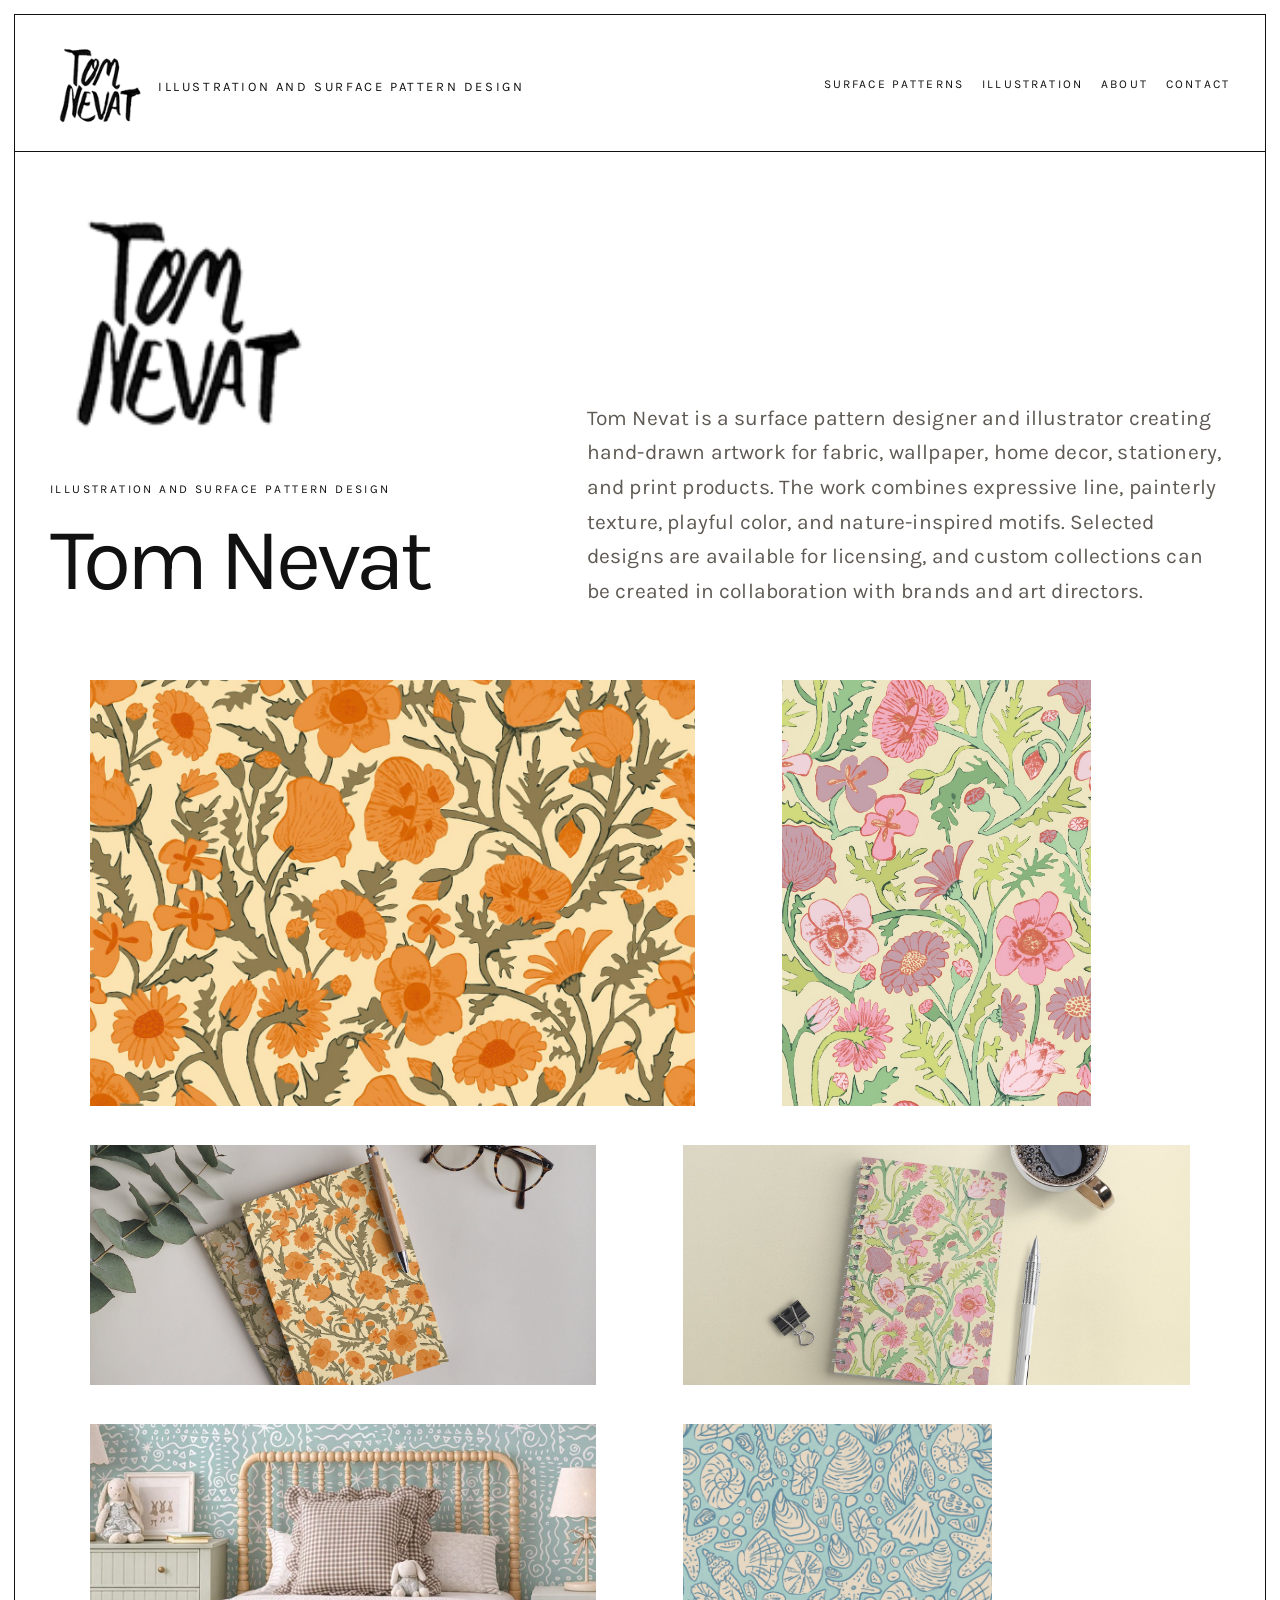
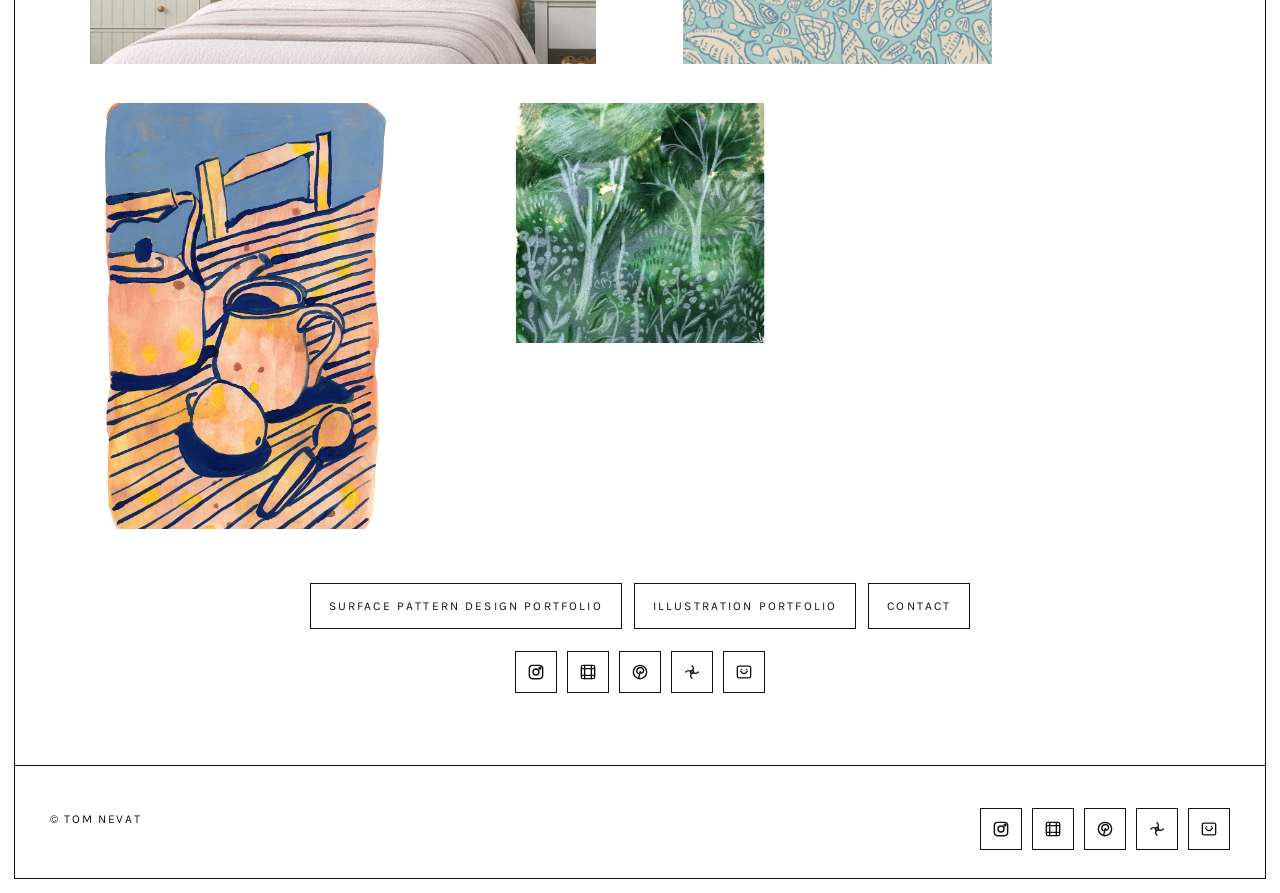
==== index.html @ 944d8cab "Add files via upload" ====
<!doctype html>
<html lang="en">
<head>
  <meta charset="utf-8">
  <meta name="viewport" content="width=device-width, initial-scale=1">
  <title>Tom Nevat | Illustration and Surface Pattern Design</title>
  <meta name="description" content="Tom Nevat illustration and surface pattern design portfolio.">
  <link rel="stylesheet" href="css/style.css">
</head>
<body data-page="home">
<div class="site-frame">
  <header class="site-header">
    <div class="container header-inner">
      <a class="logo-link" href="index.html" aria-label="Home">
        <img class="logo-img" data-brand-logo src="images/tom-nevat-logo.png" alt="Tom Nevat logo">
        <span class="wordmark" data-brand-tagline>Illustration and Surface Pattern Design</span>
      </a>
      <nav class="main-nav" aria-label="Main navigation">
        <a href="surface-patterns.html" data-nav="surface">Surface Patterns</a>
        <a href="illustrations.html" data-nav="illustrations">Illustration</a>
        <a href="about.html" data-nav="about">About</a>
        <a href="contact.html" data-nav="contact">Contact</a>
      </nav>
    </div>
  </header>

  <main>
    <section class="container hero">
      <div>
        <img class="hero-logo" data-brand-logo src="images/tom-nevat-logo.png" alt="Tom Nevat logo">
        <p class="kicker" data-brand-tagline>Illustration and Surface Pattern Design</p>
        <h1 data-brand-name>Tom Nevat</h1>
      </div>
      <div>
        <p class="lead" id="home-intro"></p>
      </div>
    </section>

    <section class="container section-spacer" aria-label="Selected work">
      <div class="mosaic" id="home-gallery"></div>
      <div class="button-row home-actions">
        <a class="btn" href="surface-patterns.html">Surface Pattern Design Portfolio</a>
        <a class="btn" href="illustrations.html">Illustration Portfolio</a>
        <a class="btn secondary" href="contact.html">Contact</a>
      </div>
      <div class="social-row home-socials-after-gallery" id="home-socials"></div>
    </section>
  </main>
  <footer class="site-footer">
    <div class="container footer-inner">
      <span>© <span data-brand-name>Tom Nevat</span></span>
      <div class="social-row" id="footer-socials"></div>
    </div>
  </footer>
</div>
<script src="js/data.js"></script>
<script src="js/main.js"></script>
</body>
</html>
---- css/style.css ----
@import url("https://fonts.googleapis.com/css2?family=Karla:wght@400;500;700&display=swap");

:root {
  --cream: #ffffff;
  --paper: #ffffff;
  --ink: #111111;
  --muted: #5f5a53;
  --line: #111111;
  --soft-line: rgba(17, 17, 17, 0.18);
  --max-width: 1180px;
  --radius: 2px;
}

* { box-sizing: border-box; }

html { scroll-behavior: smooth; }

body {
  margin: 0;
  background: var(--cream);
  color: var(--ink);
  font-family: "Karla", "Helvetica Neue", Arial, sans-serif;
  font-size: 16px;
  line-height: 1.65;
  letter-spacing: 0.01em;
}

img { max-width: 100%; display: block; }

a { color: inherit; text-decoration: none; }

a:hover { text-decoration: underline; text-underline-offset: 4px; }

.sr-only {
  position: absolute;
  width: 1px;
  height: 1px;
  padding: 0;
  margin: -1px;
  overflow: hidden;
  clip: rect(0, 0, 0, 0);
  white-space: nowrap;
  border: 0;
}


.site-frame {
  min-height: 100vh;
  border: 1px solid var(--line);
  margin: 14px;
  background: linear-gradient(180deg, rgba(255,255,255,0.18), rgba(255,255,255,0));
}

.container {
  width: min(var(--max-width), calc(100% - 36px));
  margin: 0 auto;
}

.site-header {
  padding: 26px 0 18px;
  border-bottom: 1px solid var(--line);
}

.header-inner {
  display: flex;
  align-items: center;
  justify-content: space-between;
  gap: 24px;
}

.logo-link {
  display: inline-flex;
  align-items: center;
  gap: 14px;
}

.logo-img {
  width: 94px;
  height: auto;
}

.wordmark {
  font-size: 13px;
  letter-spacing: 0.2em;
  text-transform: uppercase;
}

.main-nav {
  display: flex;
  align-items: center;
  flex-wrap: wrap;
  justify-content: flex-end;
  gap: 18px;
  font-size: 12px;
  letter-spacing: 0.18em;
  text-transform: uppercase;
}

.main-nav a {
  border-bottom: 1px solid transparent;
  padding-bottom: 3px;
}

.main-nav a:hover,
.main-nav a[aria-current="page"] {
  text-decoration: none;
  border-bottom-color: var(--line);
}

main { padding: 48px 0 72px; }

.hero {
  display: grid;
  grid-template-columns: 0.95fr 1.25fr;
  gap: 48px;
  align-items: end;
  margin-bottom: 48px;
}

.hero-logo {
  width: min(260px, 70vw);
  margin-bottom: 24px;
}

.kicker {
  font-size: 12px;
  letter-spacing: 0.2em;
  text-transform: uppercase;
  margin: 0 0 12px;
}

h1,
h2,
h3 {
  font-family: "Karla", "Helvetica Neue", Arial, sans-serif;
  font-weight: 400;
  line-height: 1.1;
  margin: 0;
}

h1 {
  font-size: clamp(42px, 7vw, 88px);
  letter-spacing: -0.05em;
}

h2 {
  font-size: clamp(30px, 4vw, 52px);
  letter-spacing: -0.04em;
  margin-bottom: 18px;
}

h3 {
  font-size: 22px;
  letter-spacing: -0.02em;
}

.lead {
  max-width: 720px;
  font-size: clamp(17px, 2vw, 21px);
  color: var(--muted);
  margin: 0;
}

.text-block {
  max-width: 790px;
  margin-bottom: 38px;
}

.section-spacer { margin-top: 56px; }

.button-row {
  display: flex;
  flex-wrap: wrap;
  gap: 12px;
  margin: 38px 0 22px;
}

.btn {
  font-family: "Karla", "Helvetica Neue", Arial, sans-serif;
  display: inline-flex;
  align-items: center;
  justify-content: center;
  min-height: 46px;
  padding: 12px 18px;
  border: 1px solid var(--line);
  background: transparent;
  color: var(--ink);
  font-size: 12px;
  letter-spacing: 0.18em;
  text-transform: uppercase;
}

.btn:hover {
  text-decoration: none;
  background: var(--ink);
  color: var(--cream);
}

.btn.secondary {
  background: rgba(255,255,255,.22);
}

.social-row {
  display: flex;
  flex-wrap: wrap;
  align-items: center;
  gap: 10px;
  margin-top: 20px;
}

.social-link {
  font-family: "Karla", "Helvetica Neue", Arial, sans-serif;
  width: 42px;
  height: 42px;
  display: inline-flex;
  align-items: center;
  justify-content: center;
  border: 1px solid var(--line);
  font-size: 0;
  letter-spacing: 0;
  text-transform: none;
  padding: 0;
}

.social-icon {
  width: 20px;
  height: 20px;
  display: block;
}

.social-icon svg {
  width: 100%;
  height: 100%;
  display: block;
}

.social-link:hover .social-icon svg * {
  stroke: currentColor;
  fill: none;
}

.social-link:hover .social-icon .filled {
  fill: currentColor;
  stroke: none;
}

.social-link:hover {
  background: var(--ink);
  color: var(--cream);
  text-decoration: none;
}

/* Editable mosaic system.
   In data.js set image size to: small, normal, wide, tall, large */
.mosaic {
  display: grid;
  grid-template-columns: repeat(12, 1fr);
  grid-auto-rows: 86px;
  grid-auto-flow: dense;
  gap: 7px;
  margin-top: 28px;
}

.mosaic-item {
  position: relative;
  overflow: hidden;
  border: 0;
  background: transparent;
}

.mosaic-item img {
  width: 100%;
  height: 100%;
  object-fit: cover;
  transition: transform 240ms ease;
}

.mosaic-item:hover img { transform: scale(1.025); }

.mosaic-item figcaption {
  position: absolute;
  left: 0;
  right: 0;
  bottom: 0;
  padding: 8px 10px;
  background: rgba(255, 255, 255, 0.88);
  border-top: 0;
  font-size: 11px;
  letter-spacing: 0.12em;
  text-transform: uppercase;
  opacity: 0;
  transform: translateY(8px);
  transition: opacity 180ms ease, transform 180ms ease;
}

.mosaic-item:hover figcaption { opacity: 1; transform: translateY(0); }

.mosaic-item.small { grid-column: span 3; grid-row: span 2; }
.mosaic-item.normal { grid-column: span 4; grid-row: span 3; }
.mosaic-item.wide { grid-column: span 6; grid-row: span 3; }
.mosaic-item.tall { grid-column: span 4; grid-row: span 5; }
.mosaic-item.large { grid-column: span 7; grid-row: span 5; }

.card-grid {
  display: grid;
  grid-template-columns: repeat(3, 1fr);
  gap: 18px;
  margin-top: 30px;
}

.card {
  border: 0;
  background: transparent;
  display: block;
  min-height: 100%;
}

.card:hover { text-decoration: none; }

.card-image {
  aspect-ratio: 4 / 3;
  overflow: hidden;
}

.card-image img {
  width: 100%;
  height: 100%;
  object-fit: cover;
  transition: transform 240ms ease;
}

.card:hover img { transform: scale(1.025); }

.card-content { padding: 12px 2px 18px; }

.card-label {
  color: var(--muted);
  margin-top: 6px;
  font-size: 13px;
}

.back-link {
  display: inline-block;
  margin-bottom: 24px;
  font-size: 12px;
  letter-spacing: 0.16em;
  text-transform: uppercase;
}

.two-col {
  display: grid;
  grid-template-columns: 1fr 1.2fr;
  gap: 44px;
  align-items: start;
}

.about-panel {
  border: 0;
  padding: 0;
  background: transparent;
}

.contact-panel {
  border: 1px solid var(--line);
  padding: 28px;
  background: rgba(255,255,255,0.16);
}

.contact-list {
  list-style: none;
  padding: 0;
  margin: 22px 0 0;
}

.contact-list li {
  padding: 12px 0;
  border-top: 1px solid var(--soft-line);
}

.site-footer {
  border-top: 1px solid var(--line);
  padding: 22px 0 28px;
  font-size: 12px;
  letter-spacing: 0.14em;
  text-transform: uppercase;
}

.footer-inner {
  display: flex;
  justify-content: space-between;
  gap: 20px;
  align-items: center;
  flex-wrap: wrap;
}

.empty-note {
  border: 1px solid var(--line);
  padding: 22px;
  background: rgba(255,255,255,0.18);
}

@media (max-width: 860px) {
  .site-frame { margin: 8px; }
  .header-inner { align-items: flex-start; flex-direction: column; }
  .main-nav { justify-content: flex-start; gap: 12px; }
  .hero { grid-template-columns: 1fr; gap: 26px; }
  .card-grid { grid-template-columns: 1fr 1fr; }
  .two-col { grid-template-columns: 1fr; }
  .mosaic { grid-template-columns: repeat(6, 1fr); grid-auto-rows: 74px; gap: 6px; }
  .mosaic-item.small { grid-column: span 3; grid-row: span 2; }
  .mosaic-item.normal { grid-column: span 3; grid-row: span 3; }
  .mosaic-item.wide { grid-column: span 6; grid-row: span 3; }
  .mosaic-item.tall { grid-column: span 3; grid-row: span 4; }
  .mosaic-item.large { grid-column: span 6; grid-row: span 4; }
}

@media (max-width: 560px) {
  .container { width: min(100% - 24px, var(--max-width)); }
  main { padding: 34px 0 56px; }
  .logo-img { width: 78px; }
  .wordmark { display: none; }
  .button-row { flex-direction: column; align-items: stretch; }
  .btn { width: 100%; }
  .card-grid { grid-template-columns: 1fr; }
  .mosaic { grid-template-columns: repeat(2, 1fr); grid-auto-rows: 112px; }
  .mosaic-item.small,
  .mosaic-item.normal,
  .mosaic-item.wide,
  .mosaic-item.tall,
  .mosaic-item.large { grid-column: span 2; grid-row: span 2; }
}

/* Center the home buttons and social links after the gallery */
.home-actions,
.home-socials-after-gallery {
  justify-content: center;
  text-align: center;
}

@media (max-width: 560px) {
  .button-row.home-actions {
    align-items: center;
  }

  .home-actions .btn {
    width: min(100%, 360px);
  }
}
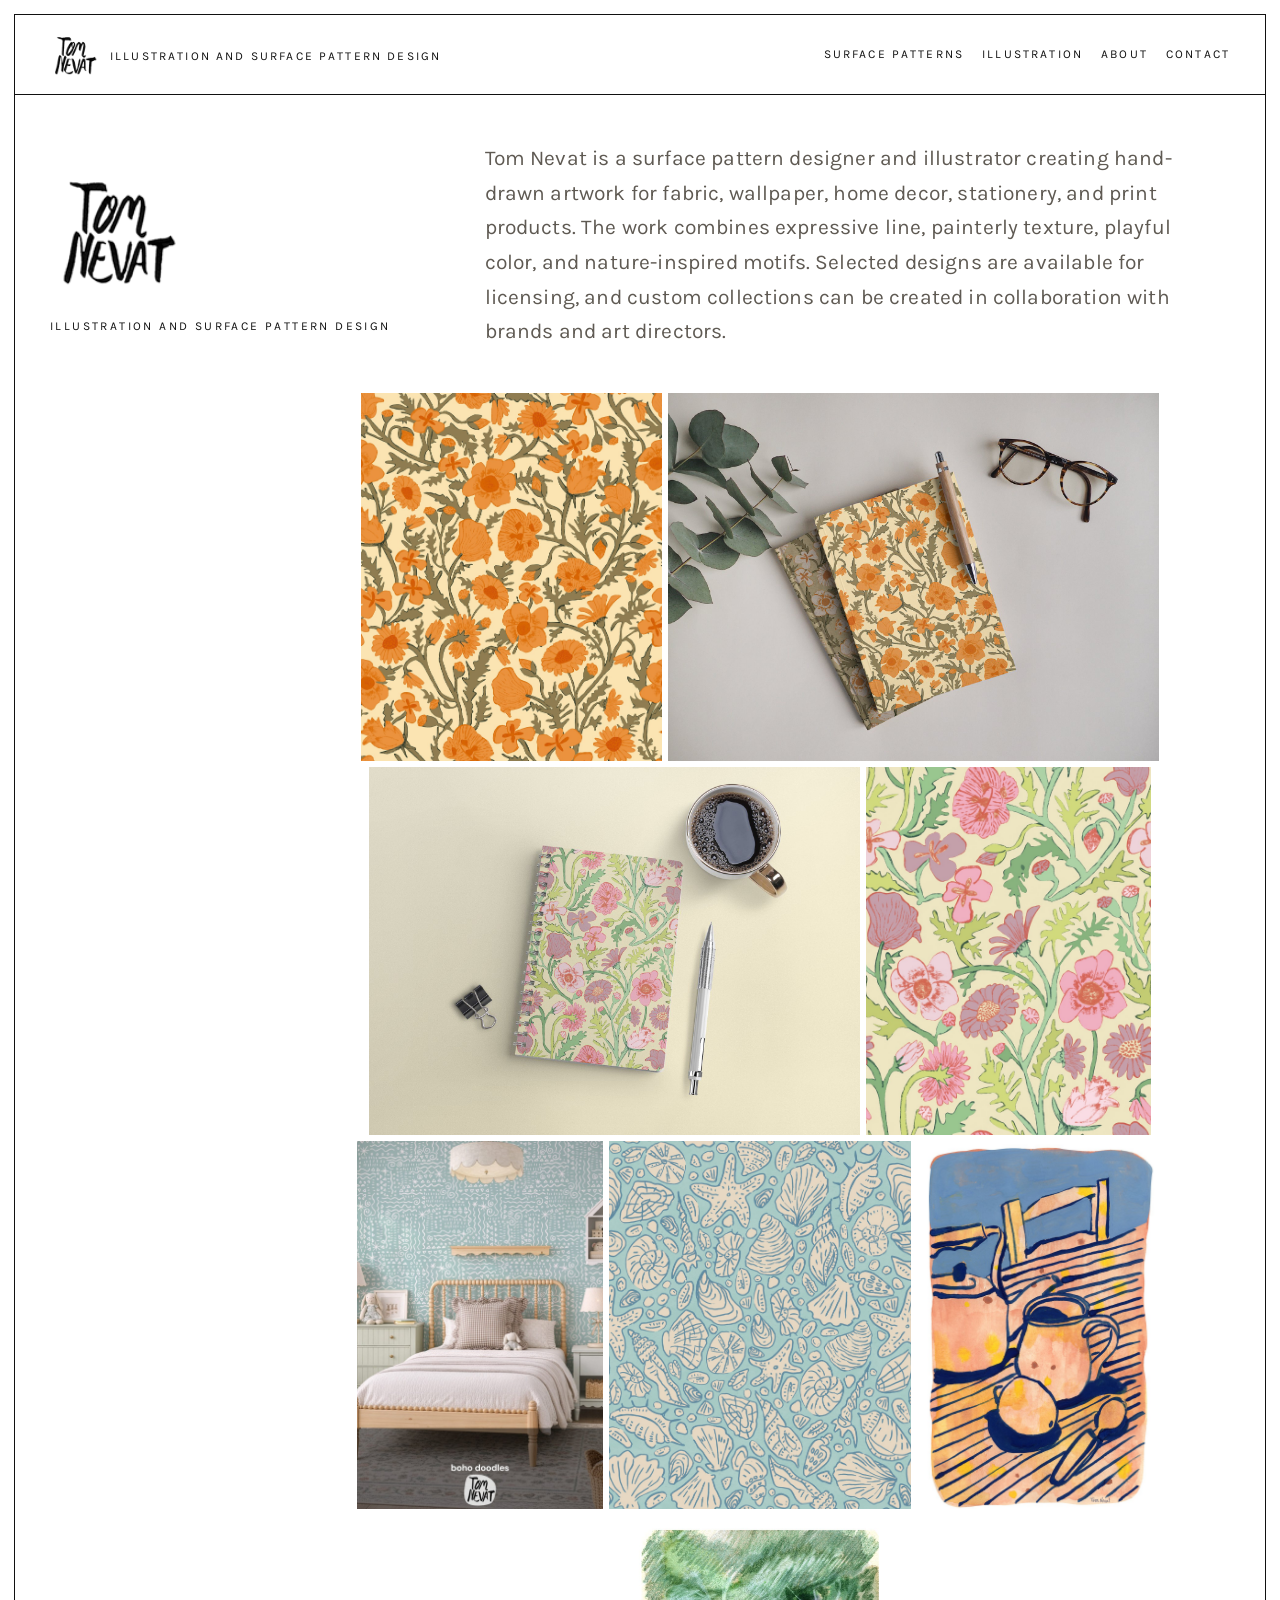
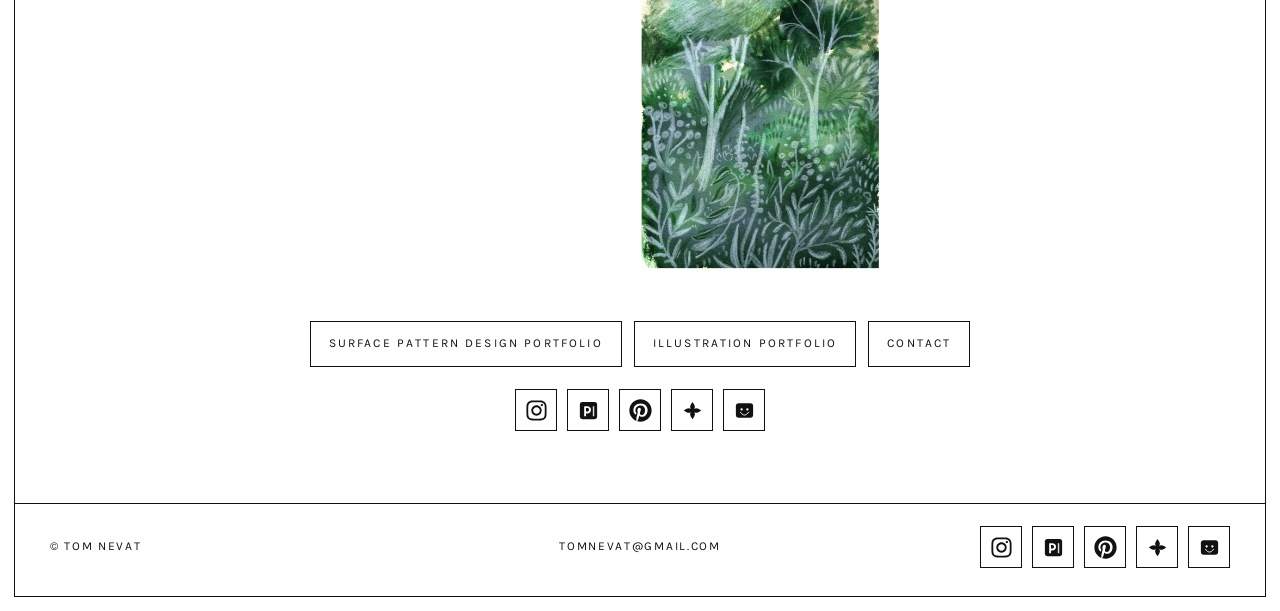
==== commit cddaa330: "Add files via upload" ====
--- a/index.html
+++ b/index.html
@@ -29,7 +29,6 @@
       <div>
         <img class="hero-logo" data-brand-logo src="images/tom-nevat-logo.png" alt="Tom Nevat logo">
         <p class="kicker" data-brand-tagline>Illustration and Surface Pattern Design</p>
-        <h1 data-brand-name>Tom Nevat</h1>
       </div>
       <div>
         <p class="lead" id="home-intro"></p>
@@ -48,8 +47,9 @@
   </main>
   <footer class="site-footer">
     <div class="container footer-inner">
-      <span>© <span data-brand-name>Tom Nevat</span></span>
-      <div class="social-row" id="footer-socials"></div>
+      <span class="footer-copy">© <span data-brand-name>Tom Nevat</span></span>
+      <span class="footer-email" id="footer-email"></span>
+      <div class="social-row footer-socials-right" id="footer-socials"></div>
     </div>
   </footer>
 </div>
--- a/css/style.css
+++ b/css/style.css
@@ -1,4 +1,3 @@
-
 @import url("https://fonts.googleapis.com/css2?family=Karla:wght@400;500;700&display=swap");
 
 :root {
@@ -9,7 +8,10 @@
   --line: #111111;
   --soft-line: rgba(17, 17, 17, 0.18);
   --max-width: 1180px;
+  --gallery-max-width: 1480px;
   --radius: 2px;
+  --gallery-height: 368px;
+  --gallery-gap: 6px;
 }
 
 * { box-sizing: border-box; }
@@ -44,12 +46,11 @@
   border: 0;
 }
 
-
 .site-frame {
   min-height: 100vh;
   border: 1px solid var(--line);
   margin: 14px;
-  background: linear-gradient(180deg, rgba(255,255,255,0.18), rgba(255,255,255,0));
+  background: #ffffff;
 }
 
 .container {
@@ -58,7 +59,7 @@
 }
 
 .site-header {
-  padding: 26px 0 18px;
+  padding: 18px 0 14px;
   border-bottom: 1px solid var(--line);
 }
 
@@ -72,17 +73,17 @@
 .logo-link {
   display: inline-flex;
   align-items: center;
-  gap: 14px;
+  gap: 12px;
 }
 
 .logo-img {
-  width: 94px;
+  width: 48px;
   height: auto;
 }
 
 .wordmark {
-  font-size: 13px;
-  letter-spacing: 0.2em;
+  font-size: 12px;
+  letter-spacing: 0.18em;
   text-transform: uppercase;
 }
 
@@ -108,19 +109,19 @@
   border-bottom-color: var(--line);
 }
 
-main { padding: 48px 0 72px; }
+main { padding: 46px 0 72px; }
 
 .hero {
   display: grid;
-  grid-template-columns: 0.95fr 1.25fr;
+  grid-template-columns: 0.7fr 1.35fr;
   gap: 48px;
   align-items: end;
-  margin-bottom: 48px;
+  margin-bottom: 42px;
 }
 
 .hero-logo {
-  width: min(260px, 70vw);
-  margin-bottom: 24px;
+  width: min(130px, 45vw);
+  margin-bottom: 18px;
 }
 
 .kicker {
@@ -167,7 +168,7 @@
   margin-bottom: 38px;
 }
 
-.section-spacer { margin-top: 56px; }
+.section-spacer { margin-top: 44px; }
 
 .button-row {
   display: flex;
@@ -197,9 +198,7 @@
   color: var(--cream);
 }
 
-.btn.secondary {
-  background: rgba(255,255,255,.22);
-}
+.btn.secondary { background: transparent; }
 
 .social-row {
   display: flex;
@@ -224,8 +223,8 @@
 }
 
 .social-icon {
-  width: 20px;
-  height: 20px;
+  width: 23px;
+  height: 23px;
   display: block;
 }
 
@@ -235,14 +234,44 @@
   display: block;
 }
 
-.social-link:hover .social-icon svg * {
-  stroke: currentColor;
-  fill: none;
-}
-
-.social-link:hover .social-icon .filled {
+.social-icon svg,
+.social-icon svg * {
   fill: currentColor;
   stroke: none;
+}
+
+.social-icon .icon-stroke {
+  fill: none;
+  stroke: currentColor;
+  stroke-width: 1.9;
+  stroke-linecap: round;
+  stroke-linejoin: round;
+}
+
+.social-link .social-icon .cutout,
+.contact-social-link .social-icon .cutout {
+  fill: #ffffff;
+  stroke: none;
+}
+
+.social-link:hover .social-icon .cutout,
+.contact-social-link:hover .social-icon .cutout {
+  fill: var(--ink);
+  stroke: none;
+}
+
+.social-link .social-icon .cutout-stroke,
+.contact-social-link .social-icon .cutout-stroke {
+  fill: none;
+  stroke: #ffffff;
+  stroke-width: 2.6;
+  stroke-linecap: round;
+  stroke-linejoin: round;
+}
+
+.social-link:hover .social-icon .cutout-stroke,
+.contact-social-link:hover .social-icon .cutout-stroke {
+  stroke: var(--ink);
 }
 
 .social-link:hover {
@@ -251,56 +280,62 @@
   text-decoration: none;
 }
 
-/* Editable mosaic system.
-   In data.js set image size to: small, normal, wide, tall, large */
+/* Horizontal gallery: equal height, natural image width, no cropping.
+   The gallery is intentionally narrower than the full browser window and centered inside the page frame. */
 .mosaic {
-  display: grid;
-  grid-template-columns: repeat(12, 1fr);
-  grid-auto-rows: 86px;
-  grid-auto-flow: dense;
-  gap: 7px;
-  margin-top: 28px;
+  width: min(var(--gallery-max-width), calc(100vw - 340px));
+  margin: 28px auto 0;
+  position: relative;
+  left: 50%;
+  transform: translateX(-50%);
+  display: flex;
+  flex-wrap: wrap;
+  align-items: flex-start;
+  justify-content: center;
+  gap: var(--gallery-gap);
 }
 
 .mosaic-item {
   position: relative;
-  overflow: hidden;
+  overflow: visible;
   border: 0;
   background: transparent;
+  height: var(--gallery-height);
+  margin: 0;
+  flex: 0 0 auto;
 }
 
 .mosaic-item img {
+  width: auto;
+  height: 100%;
+  max-width: none;
+  object-fit: contain;
+}
+
+.mosaic-item.square,
+.mosaic-item.placeholder-item {
+  width: var(--gallery-height);
+}
+.mosaic-item.small,
+.mosaic-item.normal,
+.mosaic-item.wide,
+.mosaic-item.large {
+  width: auto;
+}
+
+.placeholder-tile {
   width: 100%;
   height: 100%;
-  object-fit: cover;
-  transition: transform 240ms ease;
-}
-
-.mosaic-item:hover img { transform: scale(1.025); }
-
-.mosaic-item figcaption {
-  position: absolute;
-  left: 0;
-  right: 0;
-  bottom: 0;
-  padding: 8px 10px;
-  background: rgba(255, 255, 255, 0.88);
-  border-top: 0;
+  min-height: inherit;
+  display: flex;
+  align-items: center;
+  justify-content: center;
+  background: #f4f4f4;
+  color: rgba(17,17,17,0.46);
   font-size: 11px;
-  letter-spacing: 0.12em;
-  text-transform: uppercase;
-  opacity: 0;
-  transform: translateY(8px);
-  transition: opacity 180ms ease, transform 180ms ease;
-}
-
-.mosaic-item:hover figcaption { opacity: 1; transform: translateY(0); }
-
-.mosaic-item.small { grid-column: span 3; grid-row: span 2; }
-.mosaic-item.normal { grid-column: span 4; grid-row: span 3; }
-.mosaic-item.wide { grid-column: span 6; grid-row: span 3; }
-.mosaic-item.tall { grid-column: span 4; grid-row: span 5; }
-.mosaic-item.large { grid-column: span 7; grid-row: span 5; }
+  letter-spacing: 0.16em;
+  text-transform: uppercase;
+}
 
 .card-grid {
   display: grid;
@@ -319,18 +354,20 @@
 .card:hover { text-decoration: none; }
 
 .card-image {
-  aspect-ratio: 4 / 3;
+  aspect-ratio: 1 / 1;
   overflow: hidden;
+  background: #f4f4f4;
 }
 
 .card-image img {
   width: 100%;
   height: 100%;
   object-fit: cover;
-  transition: transform 240ms ease;
-}
-
-.card:hover img { transform: scale(1.025); }
+}
+
+.placeholder-card .card-image {
+  border: 0;
+}
 
 .card-content { padding: 12px 2px 18px; }
 
@@ -361,6 +398,29 @@
   background: transparent;
 }
 
+.about-layout-simple {
+  max-width: 760px;
+}
+
+.about-photo-placeholder {
+  width: min(320px, 100%);
+  aspect-ratio: 4 / 5;
+  margin: 0 auto 36px;
+  display: flex;
+  align-items: center;
+  justify-content: center;
+  background: #f4f4f4;
+  color: rgba(17,17,17,0.46);
+  font-size: 11px;
+  letter-spacing: 0.16em;
+  text-align: center;
+  text-transform: uppercase;
+}
+
+.about-copy {
+  margin-top: 12px;
+}
+
 .contact-panel {
   border: 1px solid var(--line);
   padding: 28px;
@@ -378,6 +438,42 @@
   border-top: 1px solid var(--soft-line);
 }
 
+.contact-link-list {
+  display: grid;
+  gap: 12px;
+  margin-top: 14px;
+}
+
+.contact-social-link {
+  display: grid;
+  grid-template-columns: 42px 1fr;
+  gap: 12px;
+  align-items: center;
+  padding: 8px 0;
+}
+
+.contact-social-link:hover {
+  text-decoration: none;
+}
+
+.contact-social-text {
+  display: grid;
+  gap: 2px;
+}
+
+.contact-social-title {
+  font-size: 12px;
+  letter-spacing: 0.16em;
+  text-transform: uppercase;
+}
+
+.contact-social-desc {
+  color: var(--muted);
+  font-size: 14px;
+  letter-spacing: 0.01em;
+  text-transform: none;
+}
+
 .site-footer {
   border-top: 1px solid var(--line);
   padding: 22px 0 28px;
@@ -387,11 +483,27 @@
 }
 
 .footer-inner {
-  display: flex;
-  justify-content: space-between;
+  display: grid;
+  grid-template-columns: 1fr auto 1fr;
   gap: 20px;
   align-items: center;
-  flex-wrap: wrap;
+}
+
+.footer-copy {
+  justify-self: start;
+}
+
+.footer-email {
+  justify-self: center;
+  text-align: center;
+}
+
+.footer-email:empty { display: none; }
+
+.footer-socials-right {
+  justify-self: end;
+  margin-top: 0;
+  justify-content: flex-end;
 }
 
 .empty-note {
@@ -400,50 +512,50 @@
   background: rgba(255,255,255,0.18);
 }
 
+/* Center the home buttons and social links after the gallery */
+.home-actions,
+.home-socials-after-gallery {
+  justify-content: center;
+  text-align: center;
+}
+
+@media (max-width: 1200px) {
+  .mosaic { width: calc(100vw - 96px); }
+}
+
 @media (max-width: 860px) {
+  :root { --gallery-height: 315px; }
   .site-frame { margin: 8px; }
   .header-inner { align-items: flex-start; flex-direction: column; }
   .main-nav { justify-content: flex-start; gap: 12px; }
   .hero { grid-template-columns: 1fr; gap: 26px; }
   .card-grid { grid-template-columns: 1fr 1fr; }
   .two-col { grid-template-columns: 1fr; }
-  .mosaic { grid-template-columns: repeat(6, 1fr); grid-auto-rows: 74px; gap: 6px; }
-  .mosaic-item.small { grid-column: span 3; grid-row: span 2; }
-  .mosaic-item.normal { grid-column: span 3; grid-row: span 3; }
-  .mosaic-item.wide { grid-column: span 6; grid-row: span 3; }
-  .mosaic-item.tall { grid-column: span 3; grid-row: span 4; }
-  .mosaic-item.large { grid-column: span 6; grid-row: span 4; }
+  .mosaic { width: calc(100vw - 48px); gap: 4px; }
 }
 
 @media (max-width: 560px) {
+  :root { --gallery-height: 278px; }
   .container { width: min(100% - 24px, var(--max-width)); }
   main { padding: 34px 0 56px; }
-  .logo-img { width: 78px; }
+  .logo-img { width: 42px; }
+  .hero-logo { width: 118px; }
   .wordmark { display: none; }
   .button-row { flex-direction: column; align-items: stretch; }
   .btn { width: 100%; }
   .card-grid { grid-template-columns: 1fr; }
-  .mosaic { grid-template-columns: repeat(2, 1fr); grid-auto-rows: 112px; }
-  .mosaic-item.small,
-  .mosaic-item.normal,
-  .mosaic-item.wide,
-  .mosaic-item.tall,
-  .mosaic-item.large { grid-column: span 2; grid-row: span 2; }
-}
-
-/* Center the home buttons and social links after the gallery */
-.home-actions,
-.home-socials-after-gallery {
-  justify-content: center;
-  text-align: center;
-}
-
-@media (max-width: 560px) {
-  .button-row.home-actions {
-    align-items: center;
-  }
-
-  .home-actions .btn {
-    width: min(100%, 360px);
-  }
-}
+  .mosaic-item.square,
+  .mosaic-item.placeholder-item { width: var(--gallery-height); }
+  .button-row.home-actions { align-items: center; }
+  .home-actions .btn { width: min(100%, 360px); }
+  .footer-inner { grid-template-columns: 1fr; text-align: center; }
+  .footer-copy,
+  .footer-email,
+  .footer-socials-right { justify-self: center; }
+  .footer-socials-right { justify-content: center; }
+}
+
+.contact-social-link:hover .social-link {
+  background: var(--ink);
+  color: var(--cream);
+}
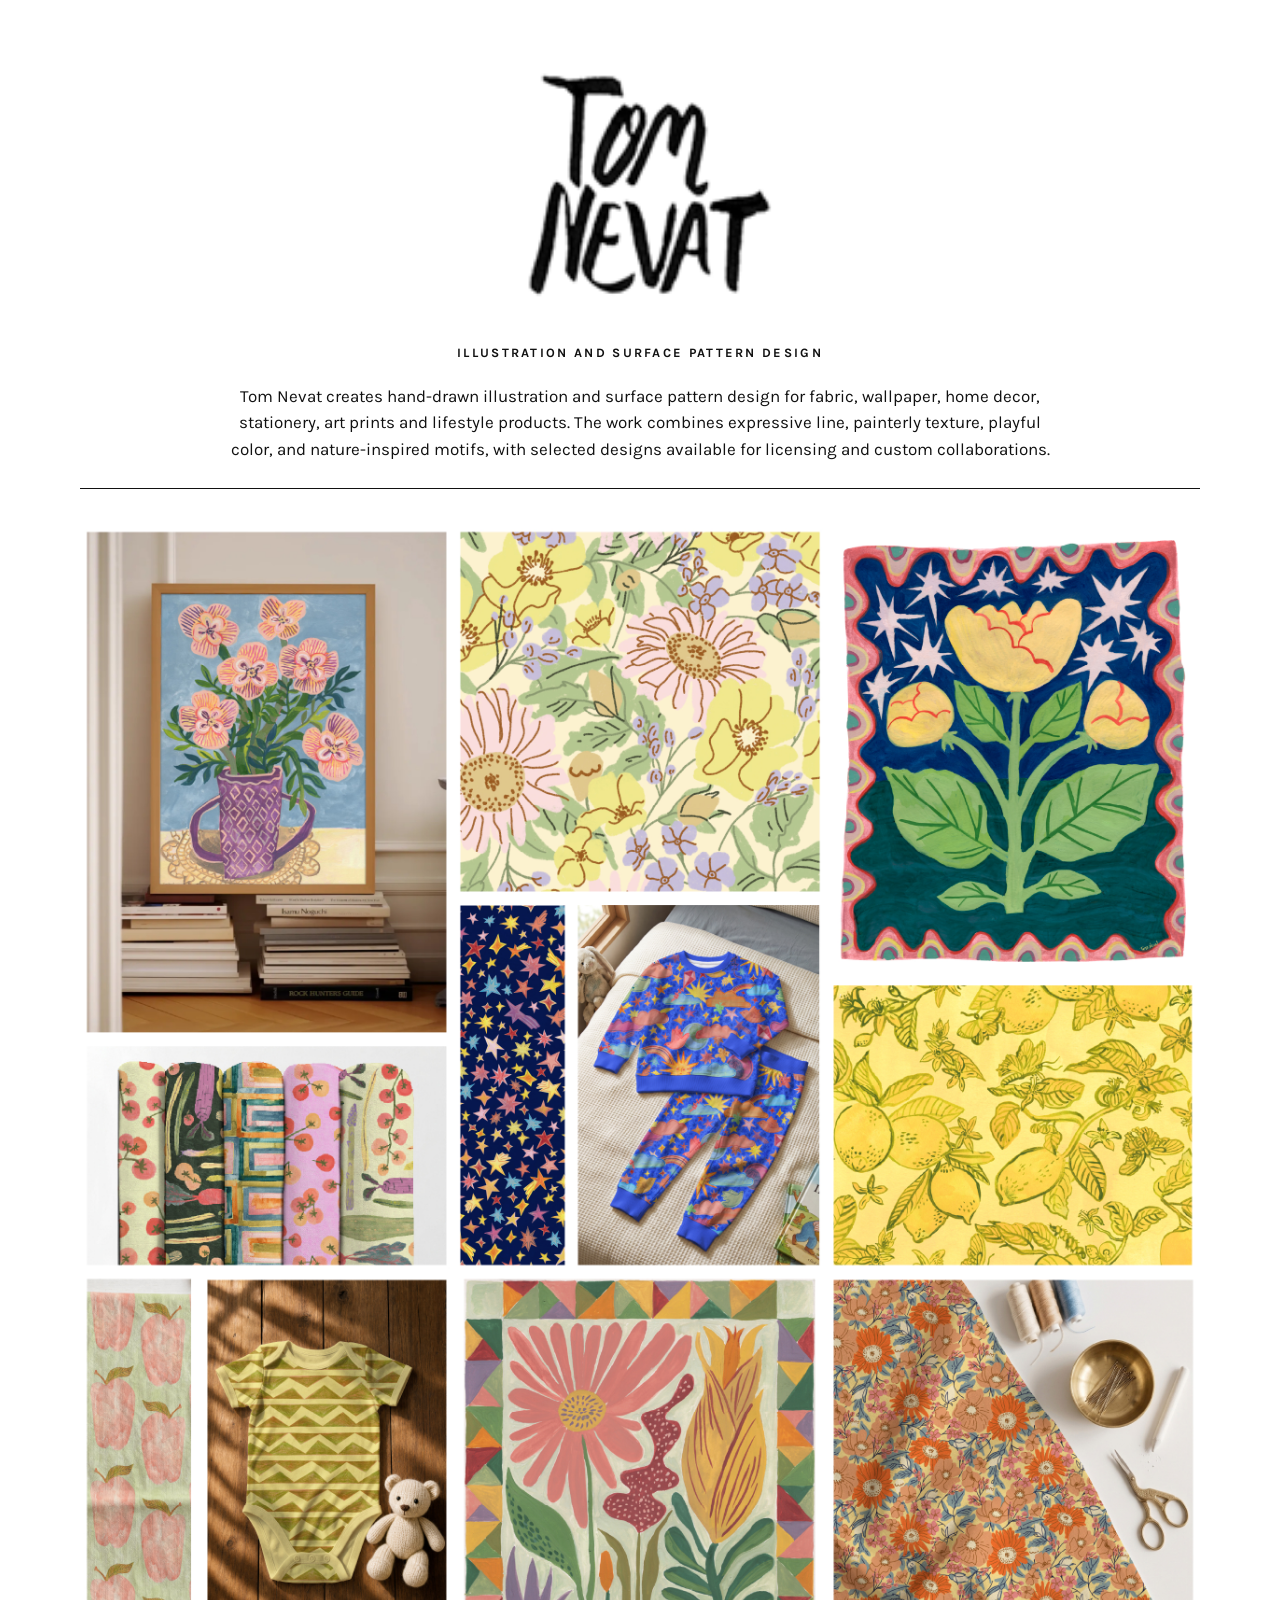
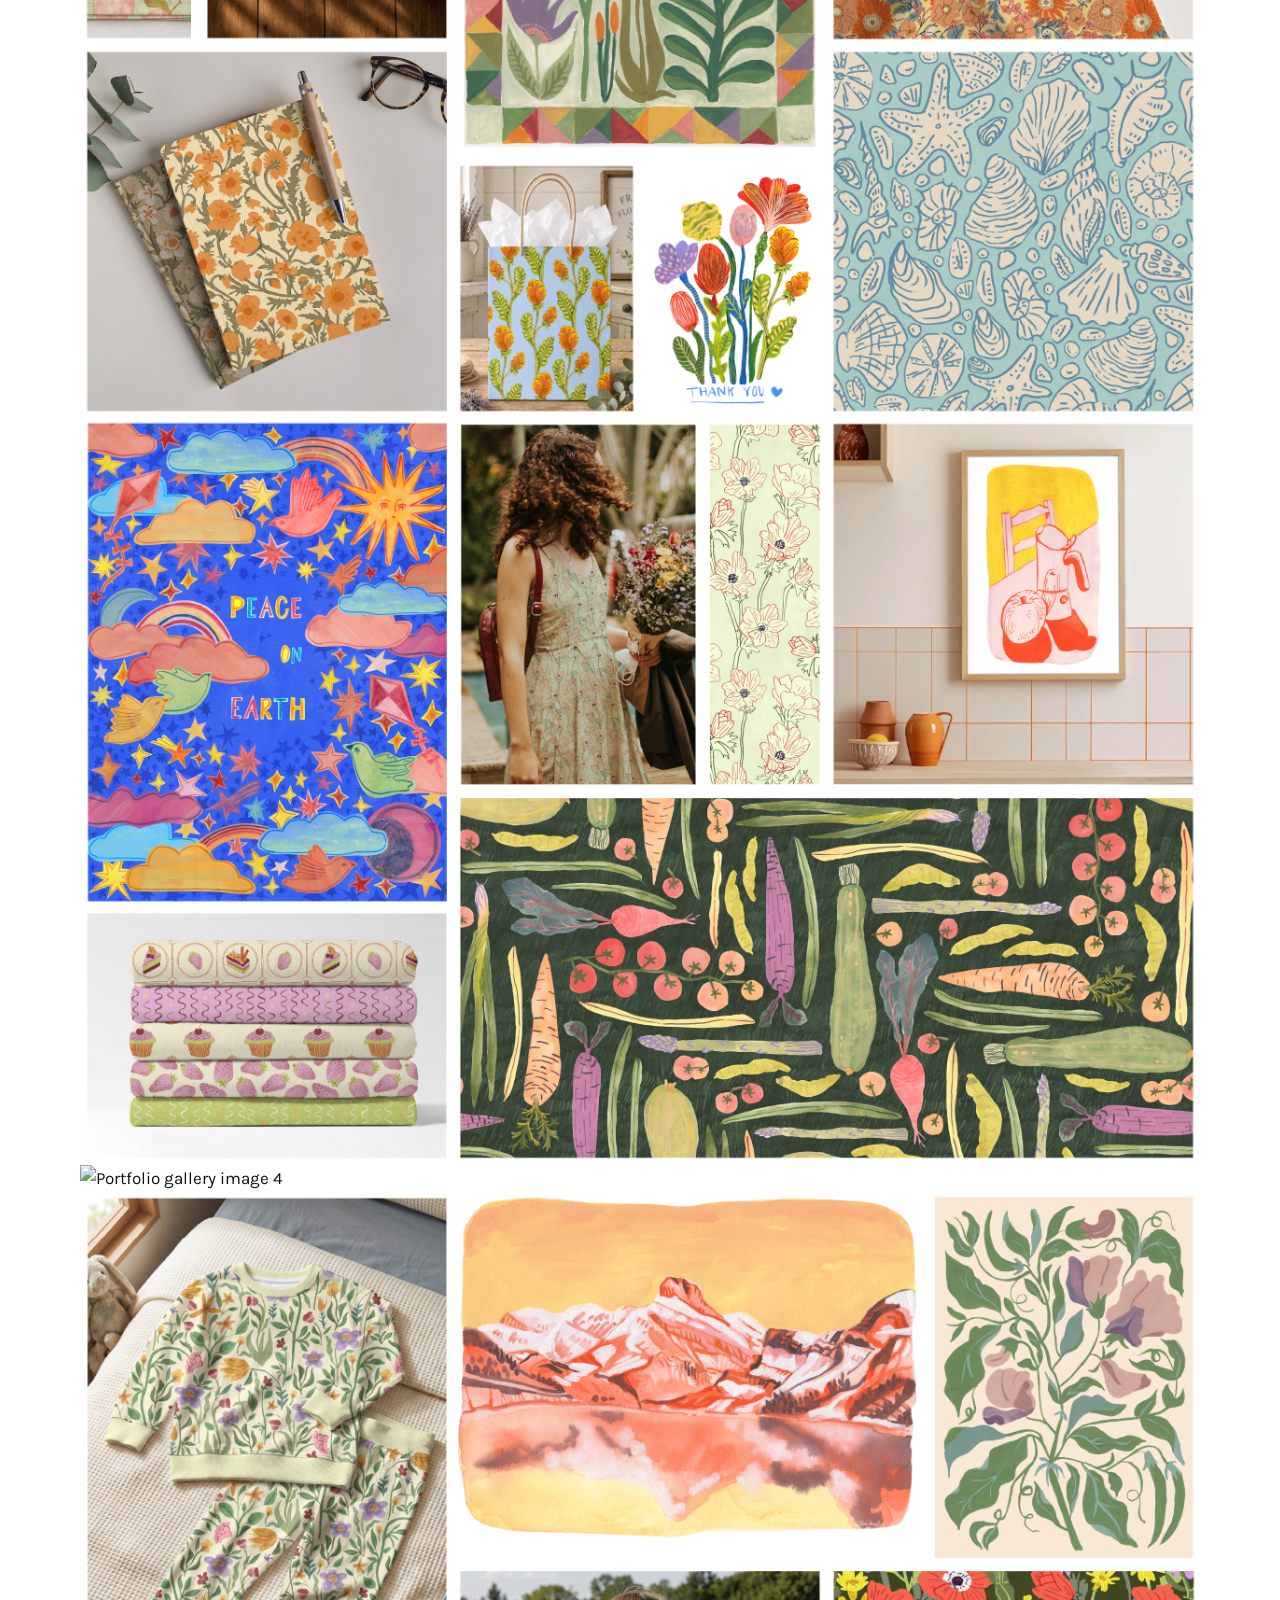
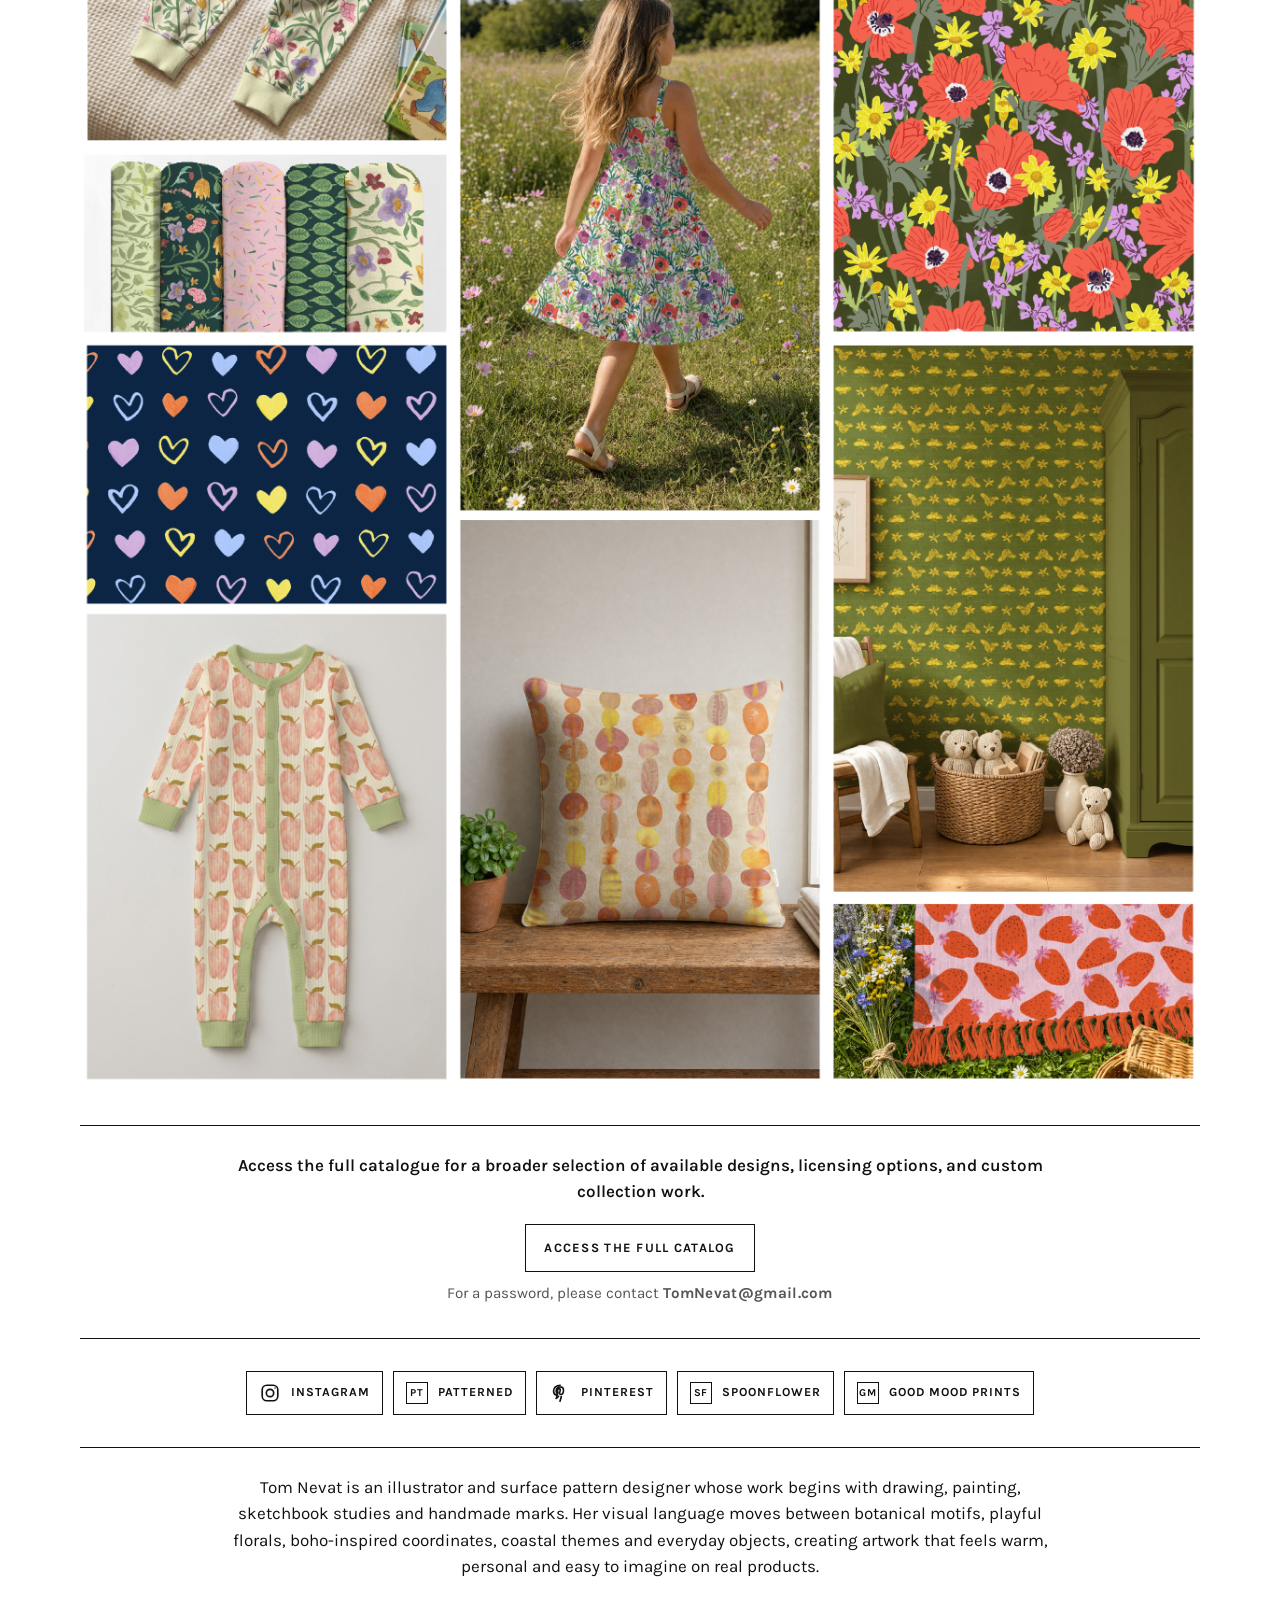
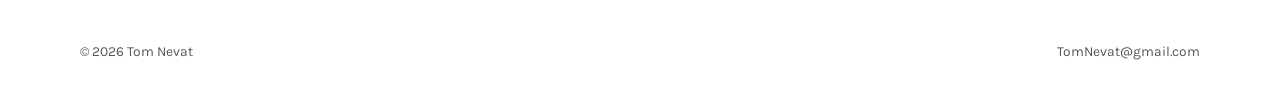
==== commit fa7f1a08: "Add files via upload" ====
--- a/index.html
+++ b/index.html
@@ -1,59 +1,46 @@
 <!doctype html>
 <html lang="en">
 <head>
-  <meta charset="utf-8">
-  <meta name="viewport" content="width=device-width, initial-scale=1">
+  <meta charset="utf-8" />
+  <meta name="viewport" content="width=device-width, initial-scale=1" />
   <title>Tom Nevat | Illustration and Surface Pattern Design</title>
-  <meta name="description" content="Tom Nevat illustration and surface pattern design portfolio.">
-  <link rel="stylesheet" href="css/style.css">
+  <meta name="description" content="Tom Nevat is an illustrator and surface pattern designer creating hand-drawn artwork for licensing, fabric, wallpaper, home decor, stationery and print products." />
+  <link rel="preconnect" href="https://fonts.googleapis.com">
+  <link rel="preconnect" href="https://fonts.gstatic.com" crossorigin>
+  <link href="https://fonts.googleapis.com/css2?family=Karla:wght@400;500;600;700&display=swap" rel="stylesheet">
+  <link rel="stylesheet" href="css/style.css" />
 </head>
-<body data-page="home">
-<div class="site-frame">
-  <header class="site-header">
-    <div class="container header-inner">
-      <a class="logo-link" href="index.html" aria-label="Home">
-        <img class="logo-img" data-brand-logo src="images/tom-nevat-logo.png" alt="Tom Nevat logo">
-        <span class="wordmark" data-brand-tagline>Illustration and Surface Pattern Design</span>
-      </a>
-      <nav class="main-nav" aria-label="Main navigation">
-        <a href="surface-patterns.html" data-nav="surface">Surface Patterns</a>
-        <a href="illustrations.html" data-nav="illustrations">Illustration</a>
-        <a href="about.html" data-nav="about">About</a>
-        <a href="contact.html" data-nav="contact">Contact</a>
-      </nav>
-    </div>
-  </header>
+<body>
+  <main class="page-shell">
+    <header class="hero" aria-label="Tom Nevat introduction">
+      <img class="logo" id="brand-logo" src="images/logo.png" alt="Tom Nevat logo" />
+      <p class="tagline" id="brand-tagline"></p>
+      <p class="brand-intro" id="brand-intro"></p>
+    </header>
 
-  <main>
-    <section class="container hero">
-      <div>
-        <img class="hero-logo" data-brand-logo src="images/tom-nevat-logo.png" alt="Tom Nevat logo">
-        <p class="kicker" data-brand-tagline>Illustration and Surface Pattern Design</p>
-      </div>
-      <div>
-        <p class="lead" id="home-intro"></p>
-      </div>
+    <section class="gallery-section" aria-label="Portfolio image gallery">
+      <div class="gallery" id="gallery"></div>
     </section>
 
-    <section class="container section-spacer" aria-label="Selected work">
-      <div class="mosaic" id="home-gallery"></div>
-      <div class="button-row home-actions">
-        <a class="btn" href="surface-patterns.html">Surface Pattern Design Portfolio</a>
-        <a class="btn" href="illustrations.html">Illustration Portfolio</a>
-        <a class="btn secondary" href="contact.html">Contact</a>
-      </div>
-      <div class="social-row home-socials-after-gallery" id="home-socials"></div>
+    <section class="catalogue-cta" aria-label="Full catalogue access">
+      <p id="catalogue-message"></p>
+      <a class="catalog-button" id="catalog-button" href="catalog-access.html">Access the Full Catalog</a>
+      <p class="password-note"><span id="password-note"></span> <a class="email-link" id="email-link" href="mailto:TomNevat@gmail.com">TomNevat@gmail.com</a></p>
+    </section>
+
+    <nav class="social-links" id="social-links" aria-label="Portfolio and shop links"></nav>
+
+    <section class="about-section" aria-label="About Tom Nevat">
+      <p id="about-text"></p>
     </section>
   </main>
-  <footer class="site-footer">
-    <div class="container footer-inner">
-      <span class="footer-copy">© <span data-brand-name>Tom Nevat</span></span>
-      <span class="footer-email" id="footer-email"></span>
-      <div class="social-row footer-socials-right" id="footer-socials"></div>
-    </div>
+
+  <footer class="footer">
+    <span>© <span id="year"></span> Tom Nevat</span>
+    <a href="mailto:TomNevat@gmail.com">TomNevat@gmail.com</a>
   </footer>
-</div>
-<script src="js/data.js"></script>
-<script src="js/main.js"></script>
+
+  <script src="js/content.js"></script>
+  <script src="js/main.js"></script>
 </body>
 </html>
--- a/css/style.css
+++ b/css/style.css
@@ -1,17 +1,12 @@
-@import url("https://fonts.googleapis.com/css2?family=Karla:wght@400;500;700&display=swap");
-
 :root {
-  --cream: #ffffff;
-  --paper: #ffffff;
+  --bg: #ffffff;
   --ink: #111111;
-  --muted: #5f5a53;
+  --muted: #555555;
   --line: #111111;
-  --soft-line: rgba(17, 17, 17, 0.18);
-  --max-width: 1180px;
-  --gallery-max-width: 1480px;
-  --radius: 2px;
-  --gallery-height: 368px;
-  --gallery-gap: 6px;
+  --soft: #f5f5f2;
+  --max: 1120px;
+  --gallery-height: auto;
+  --gap: 0px;
 }
 
 * { box-sizing: border-box; }
@@ -20,21 +15,385 @@
 
 body {
   margin: 0;
-  background: var(--cream);
+  background: var(--bg);
   color: var(--ink);
-  font-family: "Karla", "Helvetica Neue", Arial, sans-serif;
-  font-size: 16px;
-  line-height: 1.65;
-  letter-spacing: 0.01em;
-}
-
-img { max-width: 100%; display: block; }
-
-a { color: inherit; text-decoration: none; }
-
-a:hover { text-decoration: underline; text-underline-offset: 4px; }
-
-.sr-only {
+  font-family: "Karla", Arial, Helvetica, sans-serif;
+  font-size: 17px;
+  line-height: 1.55;
+}
+
+img { display: block; max-width: 100%; }
+figure { margin: 0; }
+
+a {
+  color: inherit;
+  text-decoration: none;
+}
+
+a:hover { text-decoration: underline; }
+
+.page-shell {
+  width: min(var(--max), calc(100vw - 44px));
+  margin: 0 auto;
+  padding: 42px 0 34px;
+}
+
+.hero {
+  text-align: center;
+  padding: 10px 0 26px;
+  border-bottom: 1px solid var(--line);
+}
+
+.logo {
+  width: min(280px, 72vw);
+  height: auto;
+  margin: 0 auto 16px;
+}
+
+.tagline {
+  margin: 0 auto 20px;
+  max-width: 760px;
+  text-transform: uppercase;
+  letter-spacing: 0.18em;
+  font-size: 0.8rem;
+  font-weight: 700;
+}
+
+.brand-intro,
+.about-section p,
+.catalogue-cta p {
+  max-width: 820px;
+  margin-left: auto;
+  margin-right: auto;
+}
+
+.brand-intro {
+  margin-top: 0;
+  margin-bottom: 0;
+  color: var(--ink);
+}
+
+.gallery-section {
+  padding: 36px 0 22px;
+}
+
+.gallery {
+  display: block;
+  width: 100%;
+}
+
+.gallery-item {
+  width: 100%;
+  background: #ffffff;
+  overflow: hidden;
+}
+
+.gallery-item img {
+  width: 100%;
+  height: auto;
+  object-fit: contain;
+  background: #ffffff;
+}
+
+.catalogue-cta {
+  margin: 18px auto 24px;
+  padding: 26px 20px;
+  text-align: center;
+  border-top: 1px solid var(--line);
+  border-bottom: 1px solid var(--line);
+}
+
+.catalogue-cta p {
+  margin-top: 0;
+  margin-bottom: 6px;
+  font-weight: 600;
+}
+
+.catalog-button {
+  display: inline-flex;
+  align-items: center;
+  justify-content: center;
+  min-height: 48px;
+  margin: 14px auto 10px;
+  padding: 11px 18px;
+  border: 1px solid var(--line);
+  text-transform: uppercase;
+  letter-spacing: 0.1em;
+  font-size: 0.8rem;
+  font-weight: 700;
+  background: #fff;
+}
+
+.catalog-button:hover {
+  background: var(--soft);
+  text-decoration: none;
+}
+
+.password-note {
+  font-size: 0.95rem;
+  font-weight: 400 !important;
+  color: var(--muted);
+}
+
+.email-link {
+  display: inline-block;
+  font-weight: 700;
+  letter-spacing: 0.02em;
+}
+
+.social-links {
+  display: flex;
+  justify-content: center;
+  align-items: stretch;
+  flex-wrap: wrap;
+  gap: 10px;
+  padding: 8px 0 32px;
+}
+
+.social-link {
+  display: inline-flex;
+  align-items: center;
+  gap: 10px;
+  min-height: 44px;
+  padding: 9px 12px;
+  border: 1px solid var(--line);
+  text-transform: uppercase;
+  letter-spacing: 0.08em;
+  font-size: 0.77rem;
+  font-weight: 700;
+  background: #fff;
+}
+
+.social-link:hover {
+  background: var(--soft);
+  text-decoration: none;
+}
+
+.social-icon {
+  width: 22px;
+  height: 22px;
+  display: inline-flex;
+  align-items: center;
+  justify-content: center;
+  flex: 0 0 auto;
+}
+
+.social-icon svg {
+  width: 22px;
+  height: 22px;
+  fill: none;
+  stroke: currentColor;
+  stroke-width: 1.8;
+  stroke-linecap: round;
+  stroke-linejoin: round;
+}
+
+.social-icon.text-icon {
+  border: 1px solid currentColor;
+  font-size: 0.66rem;
+  font-weight: 700;
+  line-height: 1;
+}
+
+.about-section {
+  padding: 26px 0 10px;
+  text-align: center;
+  border-top: 1px solid var(--line);
+}
+
+.about-section p {
+  margin-top: 0;
+  margin-bottom: 0;
+  color: var(--ink);
+}
+
+.footer {
+  width: min(var(--max), calc(100vw - 44px));
+  margin: 0 auto;
+  padding: 18px 0 32px;
+  display: flex;
+  justify-content: space-between;
+  gap: 12px;
+  color: var(--muted);
+  font-size: 0.86rem;
+}
+
+@media (max-width: 900px) {
+  :root { --gallery-height: 270px; }
+}
+
+@media (max-width: 640px) {
+  :root { --gallery-height: auto; --gap: 0; }
+
+  .page-shell {
+    width: min(100% - 28px, var(--max));
+    padding-top: 26px;
+  }
+
+  .logo { width: min(210px, 68vw); }
+
+  .tagline {
+    font-size: 0.72rem;
+    letter-spacing: 0.12em;
+  }
+
+  .gallery { display: block; }
+
+  .gallery-item {
+    height: auto;
+    width: 100%;
+  }
+
+  .gallery-item img {
+    width: 100%;
+    height: auto;
+  }
+
+  .social-links {
+    align-items: center;
+  }
+
+  .social-link {
+    width: min(100%, 330px);
+    justify-content: center;
+  }
+
+  .footer {
+    width: min(100% - 28px, var(--max));
+    flex-direction: column;
+    align-items: center;
+    text-align: center;
+  }
+}
+
+
+.access-page {
+  min-height: 100vh;
+  display: flex;
+  align-items: center;
+}
+
+.access-card {
+  width: min(620px, calc(100vw - 44px));
+  margin: 0 auto;
+  padding: 38px 28px;
+  text-align: center;
+  border: 1px solid var(--line);
+}
+
+.access-card .logo {
+  width: min(170px, 58vw);
+}
+
+.access-card h1,
+.catalog-page h1 {
+  margin: 18px 0 10px;
+  text-transform: uppercase;
+  letter-spacing: 0.12em;
+  font-size: 1.05rem;
+}
+
+.access-card p {
+  margin: 0 auto 16px;
+  color: var(--muted);
+}
+
+.password-form {
+  display: grid;
+  gap: 10px;
+  margin-top: 18px;
+}
+
+.password-form input {
+  width: 100%;
+  min-height: 48px;
+  padding: 10px 12px;
+  border: 1px solid var(--line);
+  font: inherit;
+}
+
+.password-form button,
+.pdf-button {
+  min-height: 48px;
+  padding: 11px 18px;
+  border: 1px solid var(--line);
+  background: #fff;
+  color: var(--ink);
+  text-transform: uppercase;
+  letter-spacing: 0.1em;
+  font: inherit;
+  font-size: 0.8rem;
+  font-weight: 700;
+  cursor: pointer;
+}
+
+.password-form button:hover,
+.pdf-button:hover {
+  background: var(--soft);
+  text-decoration: none;
+}
+
+.error-message {
+  min-height: 1.5em;
+  color: #7a1f1f;
+  font-size: 0.95rem;
+}
+
+.back-link {
+  display: inline-block;
+  margin-top: 16px;
+  color: var(--muted);
+  font-size: 0.92rem;
+}
+
+.catalog-page {
+  width: min(1180px, calc(100vw - 44px));
+  margin: 0 auto;
+  padding: 32px 0 44px;
+  text-align: center;
+}
+
+.catalog-header {
+  padding-bottom: 22px;
+  border-bottom: 1px solid var(--line);
+}
+
+.catalog-header .logo {
+  width: min(170px, 58vw);
+}
+
+.desktop-note {
+  margin: 8px auto 16px;
+  max-width: 700px;
+  color: var(--muted);
+}
+
+.pdf-actions {
+  margin: 18px 0;
+}
+
+.pdf-viewer {
+  width: 100%;
+  height: 82vh;
+  min-height: 640px;
+  border: 1px solid var(--line);
+  background: var(--soft);
+}
+
+.missing-pdf-note {
+  margin: 18px auto 0;
+  max-width: 760px;
+  color: var(--muted);
+  font-size: 0.92rem;
+}
+
+@media (max-width: 640px) {
+  .access-card { width: min(100% - 28px, 620px); padding: 30px 18px; }
+  .catalog-page { width: min(100% - 28px, 1180px); }
+  .pdf-viewer { height: 70vh; min-height: 480px; }
+}
+
+.visually-hidden {
   position: absolute;
   width: 1px;
   height: 1px;
@@ -45,517 +404,3 @@
   white-space: nowrap;
   border: 0;
 }
-
-.site-frame {
-  min-height: 100vh;
-  border: 1px solid var(--line);
-  margin: 14px;
-  background: #ffffff;
-}
-
-.container {
-  width: min(var(--max-width), calc(100% - 36px));
-  margin: 0 auto;
-}
-
-.site-header {
-  padding: 18px 0 14px;
-  border-bottom: 1px solid var(--line);
-}
-
-.header-inner {
-  display: flex;
-  align-items: center;
-  justify-content: space-between;
-  gap: 24px;
-}
-
-.logo-link {
-  display: inline-flex;
-  align-items: center;
-  gap: 12px;
-}
-
-.logo-img {
-  width: 48px;
-  height: auto;
-}
-
-.wordmark {
-  font-size: 12px;
-  letter-spacing: 0.18em;
-  text-transform: uppercase;
-}
-
-.main-nav {
-  display: flex;
-  align-items: center;
-  flex-wrap: wrap;
-  justify-content: flex-end;
-  gap: 18px;
-  font-size: 12px;
-  letter-spacing: 0.18em;
-  text-transform: uppercase;
-}
-
-.main-nav a {
-  border-bottom: 1px solid transparent;
-  padding-bottom: 3px;
-}
-
-.main-nav a:hover,
-.main-nav a[aria-current="page"] {
-  text-decoration: none;
-  border-bottom-color: var(--line);
-}
-
-main { padding: 46px 0 72px; }
-
-.hero {
-  display: grid;
-  grid-template-columns: 0.7fr 1.35fr;
-  gap: 48px;
-  align-items: end;
-  margin-bottom: 42px;
-}
-
-.hero-logo {
-  width: min(130px, 45vw);
-  margin-bottom: 18px;
-}
-
-.kicker {
-  font-size: 12px;
-  letter-spacing: 0.2em;
-  text-transform: uppercase;
-  margin: 0 0 12px;
-}
-
-h1,
-h2,
-h3 {
-  font-family: "Karla", "Helvetica Neue", Arial, sans-serif;
-  font-weight: 400;
-  line-height: 1.1;
-  margin: 0;
-}
-
-h1 {
-  font-size: clamp(42px, 7vw, 88px);
-  letter-spacing: -0.05em;
-}
-
-h2 {
-  font-size: clamp(30px, 4vw, 52px);
-  letter-spacing: -0.04em;
-  margin-bottom: 18px;
-}
-
-h3 {
-  font-size: 22px;
-  letter-spacing: -0.02em;
-}
-
-.lead {
-  max-width: 720px;
-  font-size: clamp(17px, 2vw, 21px);
-  color: var(--muted);
-  margin: 0;
-}
-
-.text-block {
-  max-width: 790px;
-  margin-bottom: 38px;
-}
-
-.section-spacer { margin-top: 44px; }
-
-.button-row {
-  display: flex;
-  flex-wrap: wrap;
-  gap: 12px;
-  margin: 38px 0 22px;
-}
-
-.btn {
-  font-family: "Karla", "Helvetica Neue", Arial, sans-serif;
-  display: inline-flex;
-  align-items: center;
-  justify-content: center;
-  min-height: 46px;
-  padding: 12px 18px;
-  border: 1px solid var(--line);
-  background: transparent;
-  color: var(--ink);
-  font-size: 12px;
-  letter-spacing: 0.18em;
-  text-transform: uppercase;
-}
-
-.btn:hover {
-  text-decoration: none;
-  background: var(--ink);
-  color: var(--cream);
-}
-
-.btn.secondary { background: transparent; }
-
-.social-row {
-  display: flex;
-  flex-wrap: wrap;
-  align-items: center;
-  gap: 10px;
-  margin-top: 20px;
-}
-
-.social-link {
-  font-family: "Karla", "Helvetica Neue", Arial, sans-serif;
-  width: 42px;
-  height: 42px;
-  display: inline-flex;
-  align-items: center;
-  justify-content: center;
-  border: 1px solid var(--line);
-  font-size: 0;
-  letter-spacing: 0;
-  text-transform: none;
-  padding: 0;
-}
-
-.social-icon {
-  width: 23px;
-  height: 23px;
-  display: block;
-}
-
-.social-icon svg {
-  width: 100%;
-  height: 100%;
-  display: block;
-}
-
-.social-icon svg,
-.social-icon svg * {
-  fill: currentColor;
-  stroke: none;
-}
-
-.social-icon .icon-stroke {
-  fill: none;
-  stroke: currentColor;
-  stroke-width: 1.9;
-  stroke-linecap: round;
-  stroke-linejoin: round;
-}
-
-.social-link .social-icon .cutout,
-.contact-social-link .social-icon .cutout {
-  fill: #ffffff;
-  stroke: none;
-}
-
-.social-link:hover .social-icon .cutout,
-.contact-social-link:hover .social-icon .cutout {
-  fill: var(--ink);
-  stroke: none;
-}
-
-.social-link .social-icon .cutout-stroke,
-.contact-social-link .social-icon .cutout-stroke {
-  fill: none;
-  stroke: #ffffff;
-  stroke-width: 2.6;
-  stroke-linecap: round;
-  stroke-linejoin: round;
-}
-
-.social-link:hover .social-icon .cutout-stroke,
-.contact-social-link:hover .social-icon .cutout-stroke {
-  stroke: var(--ink);
-}
-
-.social-link:hover {
-  background: var(--ink);
-  color: var(--cream);
-  text-decoration: none;
-}
-
-/* Horizontal gallery: equal height, natural image width, no cropping.
-   The gallery is intentionally narrower than the full browser window and centered inside the page frame. */
-.mosaic {
-  width: min(var(--gallery-max-width), calc(100vw - 340px));
-  margin: 28px auto 0;
-  position: relative;
-  left: 50%;
-  transform: translateX(-50%);
-  display: flex;
-  flex-wrap: wrap;
-  align-items: flex-start;
-  justify-content: center;
-  gap: var(--gallery-gap);
-}
-
-.mosaic-item {
-  position: relative;
-  overflow: visible;
-  border: 0;
-  background: transparent;
-  height: var(--gallery-height);
-  margin: 0;
-  flex: 0 0 auto;
-}
-
-.mosaic-item img {
-  width: auto;
-  height: 100%;
-  max-width: none;
-  object-fit: contain;
-}
-
-.mosaic-item.square,
-.mosaic-item.placeholder-item {
-  width: var(--gallery-height);
-}
-.mosaic-item.small,
-.mosaic-item.normal,
-.mosaic-item.wide,
-.mosaic-item.large {
-  width: auto;
-}
-
-.placeholder-tile {
-  width: 100%;
-  height: 100%;
-  min-height: inherit;
-  display: flex;
-  align-items: center;
-  justify-content: center;
-  background: #f4f4f4;
-  color: rgba(17,17,17,0.46);
-  font-size: 11px;
-  letter-spacing: 0.16em;
-  text-transform: uppercase;
-}
-
-.card-grid {
-  display: grid;
-  grid-template-columns: repeat(3, 1fr);
-  gap: 18px;
-  margin-top: 30px;
-}
-
-.card {
-  border: 0;
-  background: transparent;
-  display: block;
-  min-height: 100%;
-}
-
-.card:hover { text-decoration: none; }
-
-.card-image {
-  aspect-ratio: 1 / 1;
-  overflow: hidden;
-  background: #f4f4f4;
-}
-
-.card-image img {
-  width: 100%;
-  height: 100%;
-  object-fit: cover;
-}
-
-.placeholder-card .card-image {
-  border: 0;
-}
-
-.card-content { padding: 12px 2px 18px; }
-
-.card-label {
-  color: var(--muted);
-  margin-top: 6px;
-  font-size: 13px;
-}
-
-.back-link {
-  display: inline-block;
-  margin-bottom: 24px;
-  font-size: 12px;
-  letter-spacing: 0.16em;
-  text-transform: uppercase;
-}
-
-.two-col {
-  display: grid;
-  grid-template-columns: 1fr 1.2fr;
-  gap: 44px;
-  align-items: start;
-}
-
-.about-panel {
-  border: 0;
-  padding: 0;
-  background: transparent;
-}
-
-.about-layout-simple {
-  max-width: 760px;
-}
-
-.about-photo-placeholder {
-  width: min(320px, 100%);
-  aspect-ratio: 4 / 5;
-  margin: 0 auto 36px;
-  display: flex;
-  align-items: center;
-  justify-content: center;
-  background: #f4f4f4;
-  color: rgba(17,17,17,0.46);
-  font-size: 11px;
-  letter-spacing: 0.16em;
-  text-align: center;
-  text-transform: uppercase;
-}
-
-.about-copy {
-  margin-top: 12px;
-}
-
-.contact-panel {
-  border: 1px solid var(--line);
-  padding: 28px;
-  background: rgba(255,255,255,0.16);
-}
-
-.contact-list {
-  list-style: none;
-  padding: 0;
-  margin: 22px 0 0;
-}
-
-.contact-list li {
-  padding: 12px 0;
-  border-top: 1px solid var(--soft-line);
-}
-
-.contact-link-list {
-  display: grid;
-  gap: 12px;
-  margin-top: 14px;
-}
-
-.contact-social-link {
-  display: grid;
-  grid-template-columns: 42px 1fr;
-  gap: 12px;
-  align-items: center;
-  padding: 8px 0;
-}
-
-.contact-social-link:hover {
-  text-decoration: none;
-}
-
-.contact-social-text {
-  display: grid;
-  gap: 2px;
-}
-
-.contact-social-title {
-  font-size: 12px;
-  letter-spacing: 0.16em;
-  text-transform: uppercase;
-}
-
-.contact-social-desc {
-  color: var(--muted);
-  font-size: 14px;
-  letter-spacing: 0.01em;
-  text-transform: none;
-}
-
-.site-footer {
-  border-top: 1px solid var(--line);
-  padding: 22px 0 28px;
-  font-size: 12px;
-  letter-spacing: 0.14em;
-  text-transform: uppercase;
-}
-
-.footer-inner {
-  display: grid;
-  grid-template-columns: 1fr auto 1fr;
-  gap: 20px;
-  align-items: center;
-}
-
-.footer-copy {
-  justify-self: start;
-}
-
-.footer-email {
-  justify-self: center;
-  text-align: center;
-}
-
-.footer-email:empty { display: none; }
-
-.footer-socials-right {
-  justify-self: end;
-  margin-top: 0;
-  justify-content: flex-end;
-}
-
-.empty-note {
-  border: 1px solid var(--line);
-  padding: 22px;
-  background: rgba(255,255,255,0.18);
-}
-
-/* Center the home buttons and social links after the gallery */
-.home-actions,
-.home-socials-after-gallery {
-  justify-content: center;
-  text-align: center;
-}
-
-@media (max-width: 1200px) {
-  .mosaic { width: calc(100vw - 96px); }
-}
-
-@media (max-width: 860px) {
-  :root { --gallery-height: 315px; }
-  .site-frame { margin: 8px; }
-  .header-inner { align-items: flex-start; flex-direction: column; }
-  .main-nav { justify-content: flex-start; gap: 12px; }
-  .hero { grid-template-columns: 1fr; gap: 26px; }
-  .card-grid { grid-template-columns: 1fr 1fr; }
-  .two-col { grid-template-columns: 1fr; }
-  .mosaic { width: calc(100vw - 48px); gap: 4px; }
-}
-
-@media (max-width: 560px) {
-  :root { --gallery-height: 278px; }
-  .container { width: min(100% - 24px, var(--max-width)); }
-  main { padding: 34px 0 56px; }
-  .logo-img { width: 42px; }
-  .hero-logo { width: 118px; }
-  .wordmark { display: none; }
-  .button-row { flex-direction: column; align-items: stretch; }
-  .btn { width: 100%; }
-  .card-grid { grid-template-columns: 1fr; }
-  .mosaic-item.square,
-  .mosaic-item.placeholder-item { width: var(--gallery-height); }
-  .button-row.home-actions { align-items: center; }
-  .home-actions .btn { width: min(100%, 360px); }
-  .footer-inner { grid-template-columns: 1fr; text-align: center; }
-  .footer-copy,
-  .footer-email,
-  .footer-socials-right { justify-self: center; }
-  .footer-socials-right { justify-content: center; }
-}
-
-.contact-social-link:hover .social-link {
-  background: var(--ink);
-  color: var(--cream);
-}
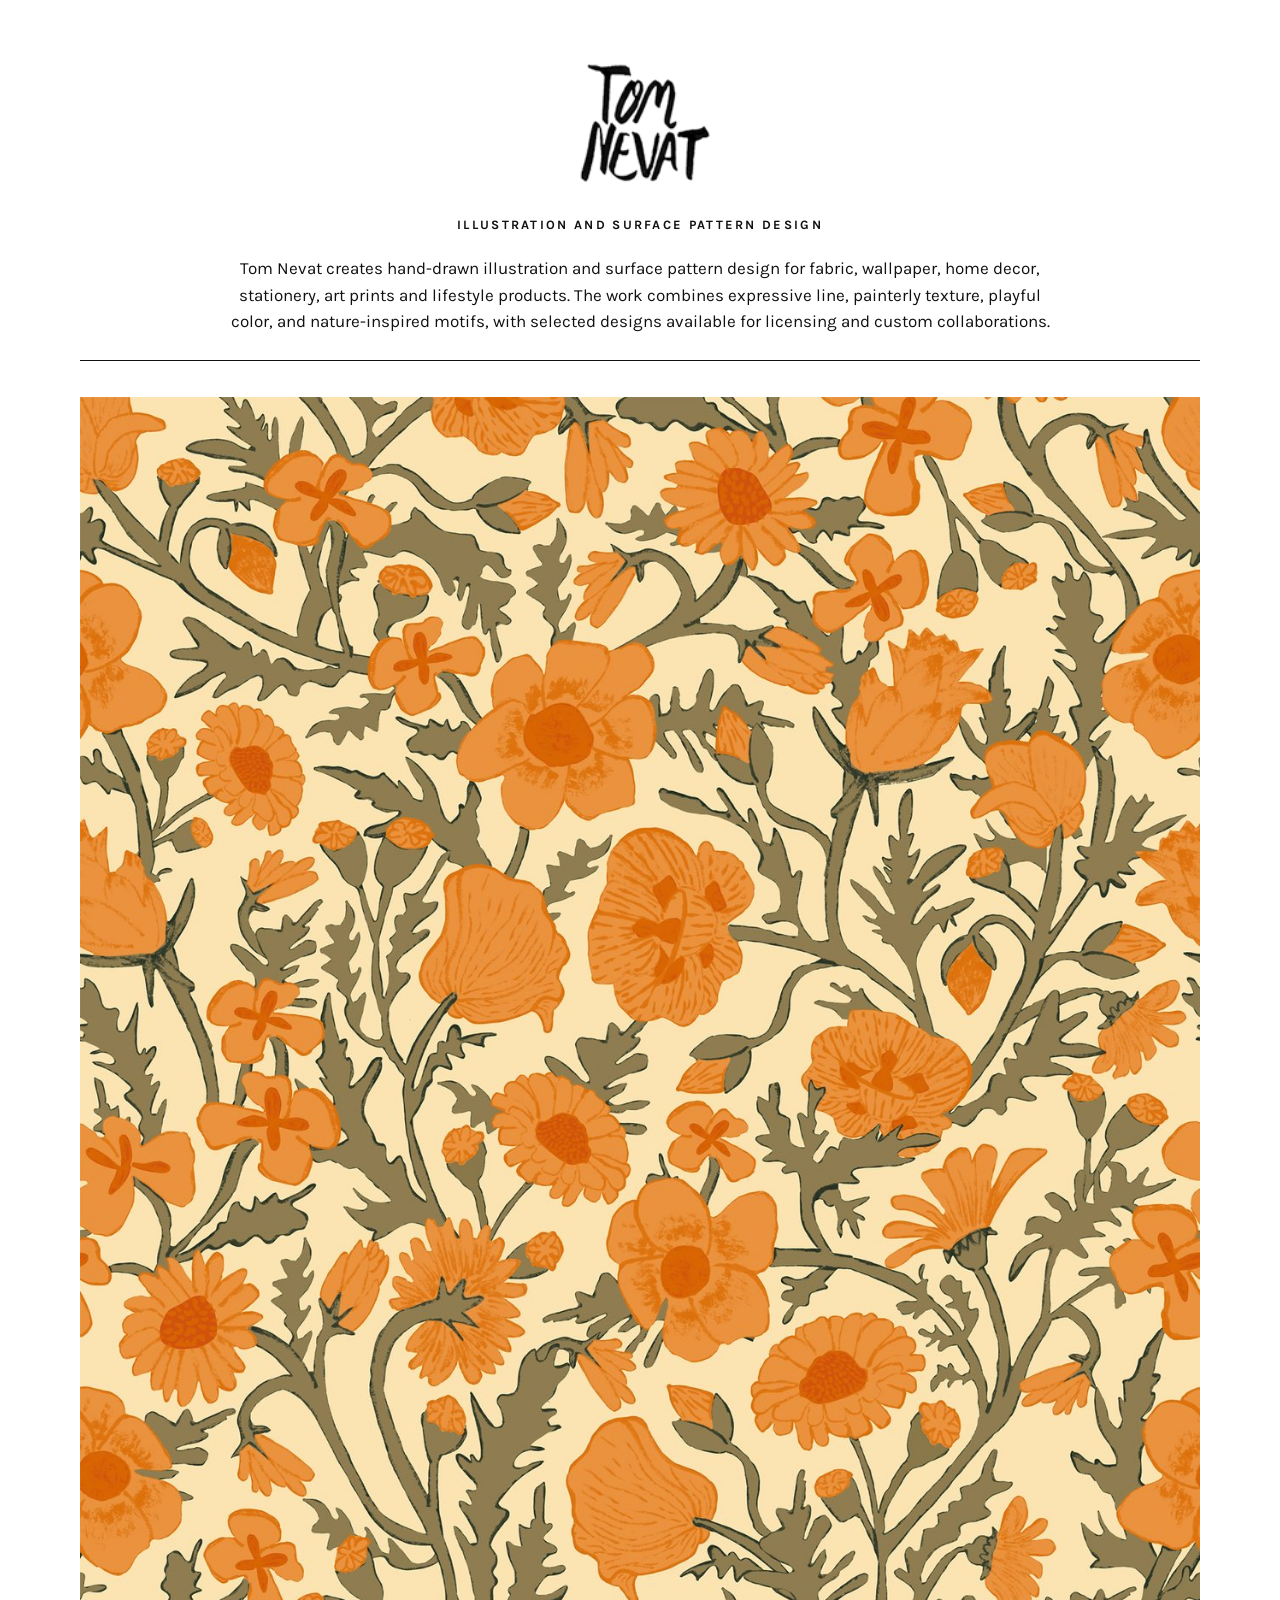
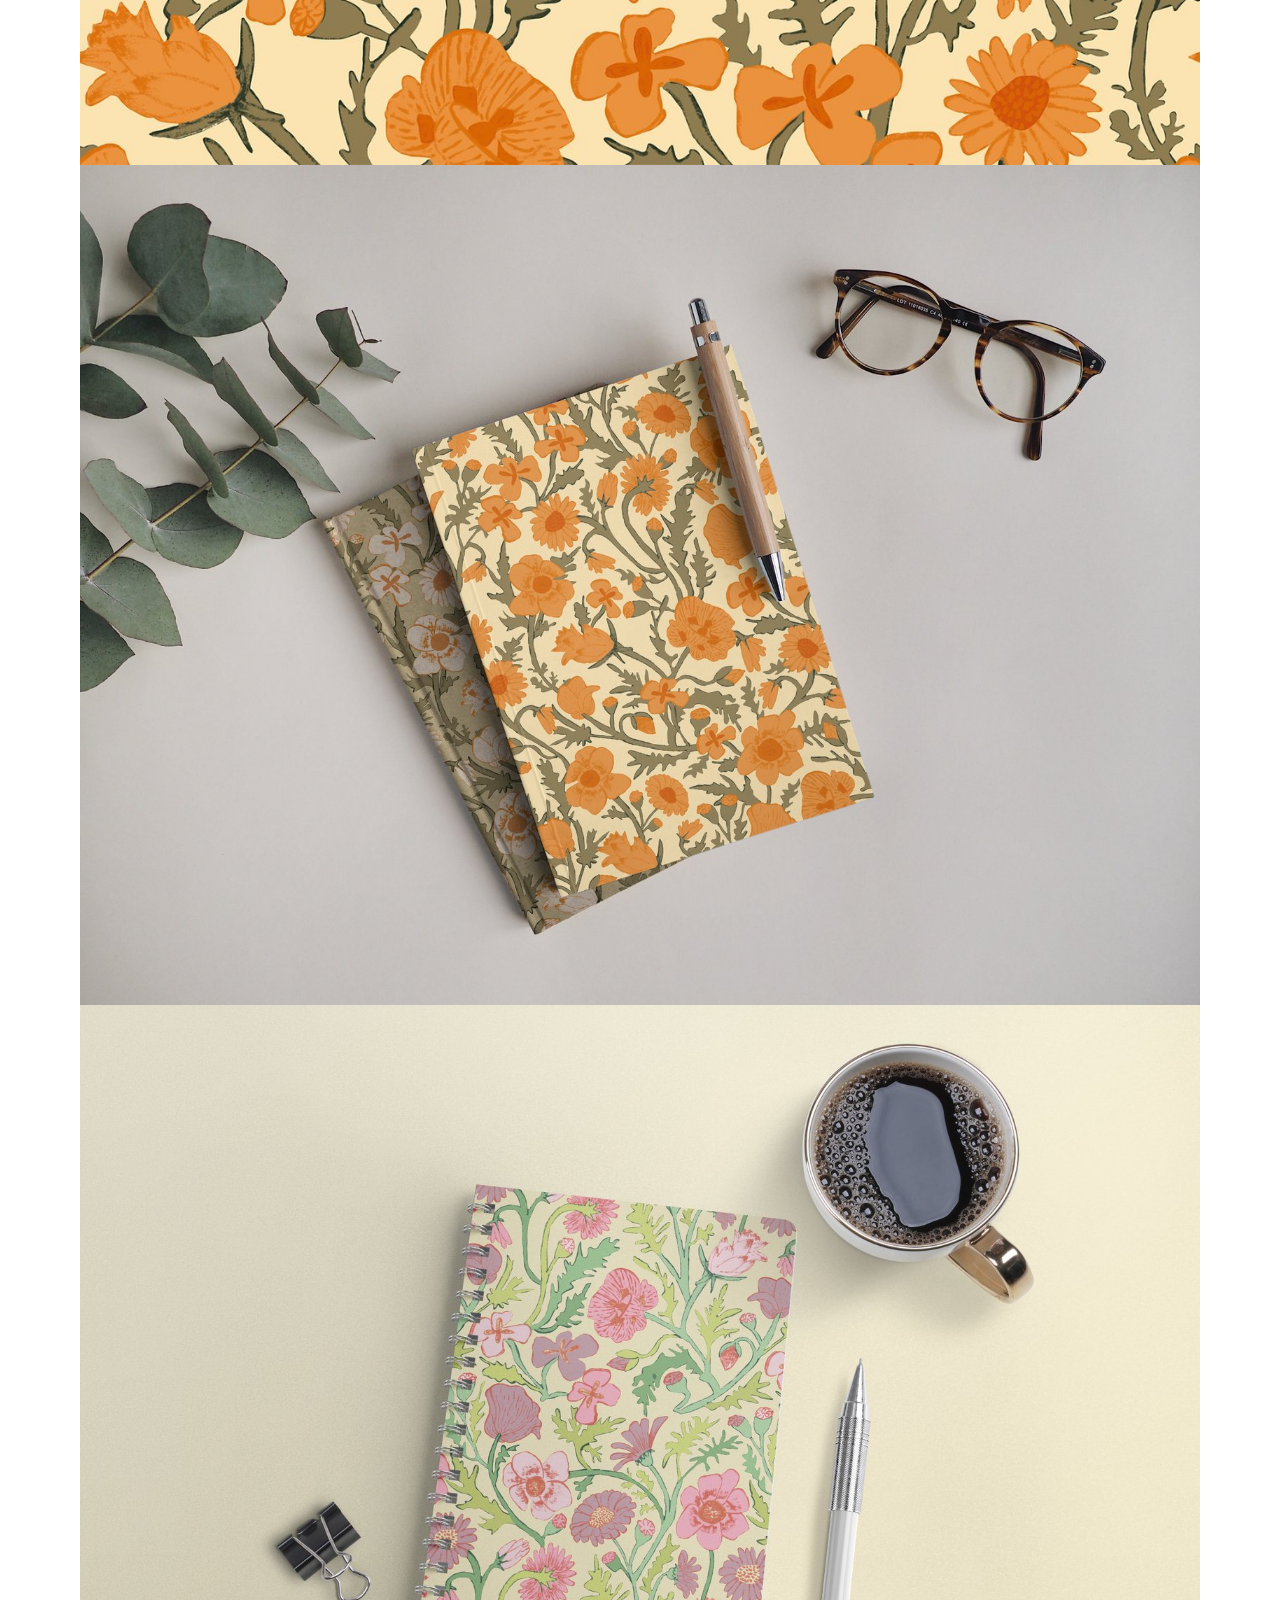
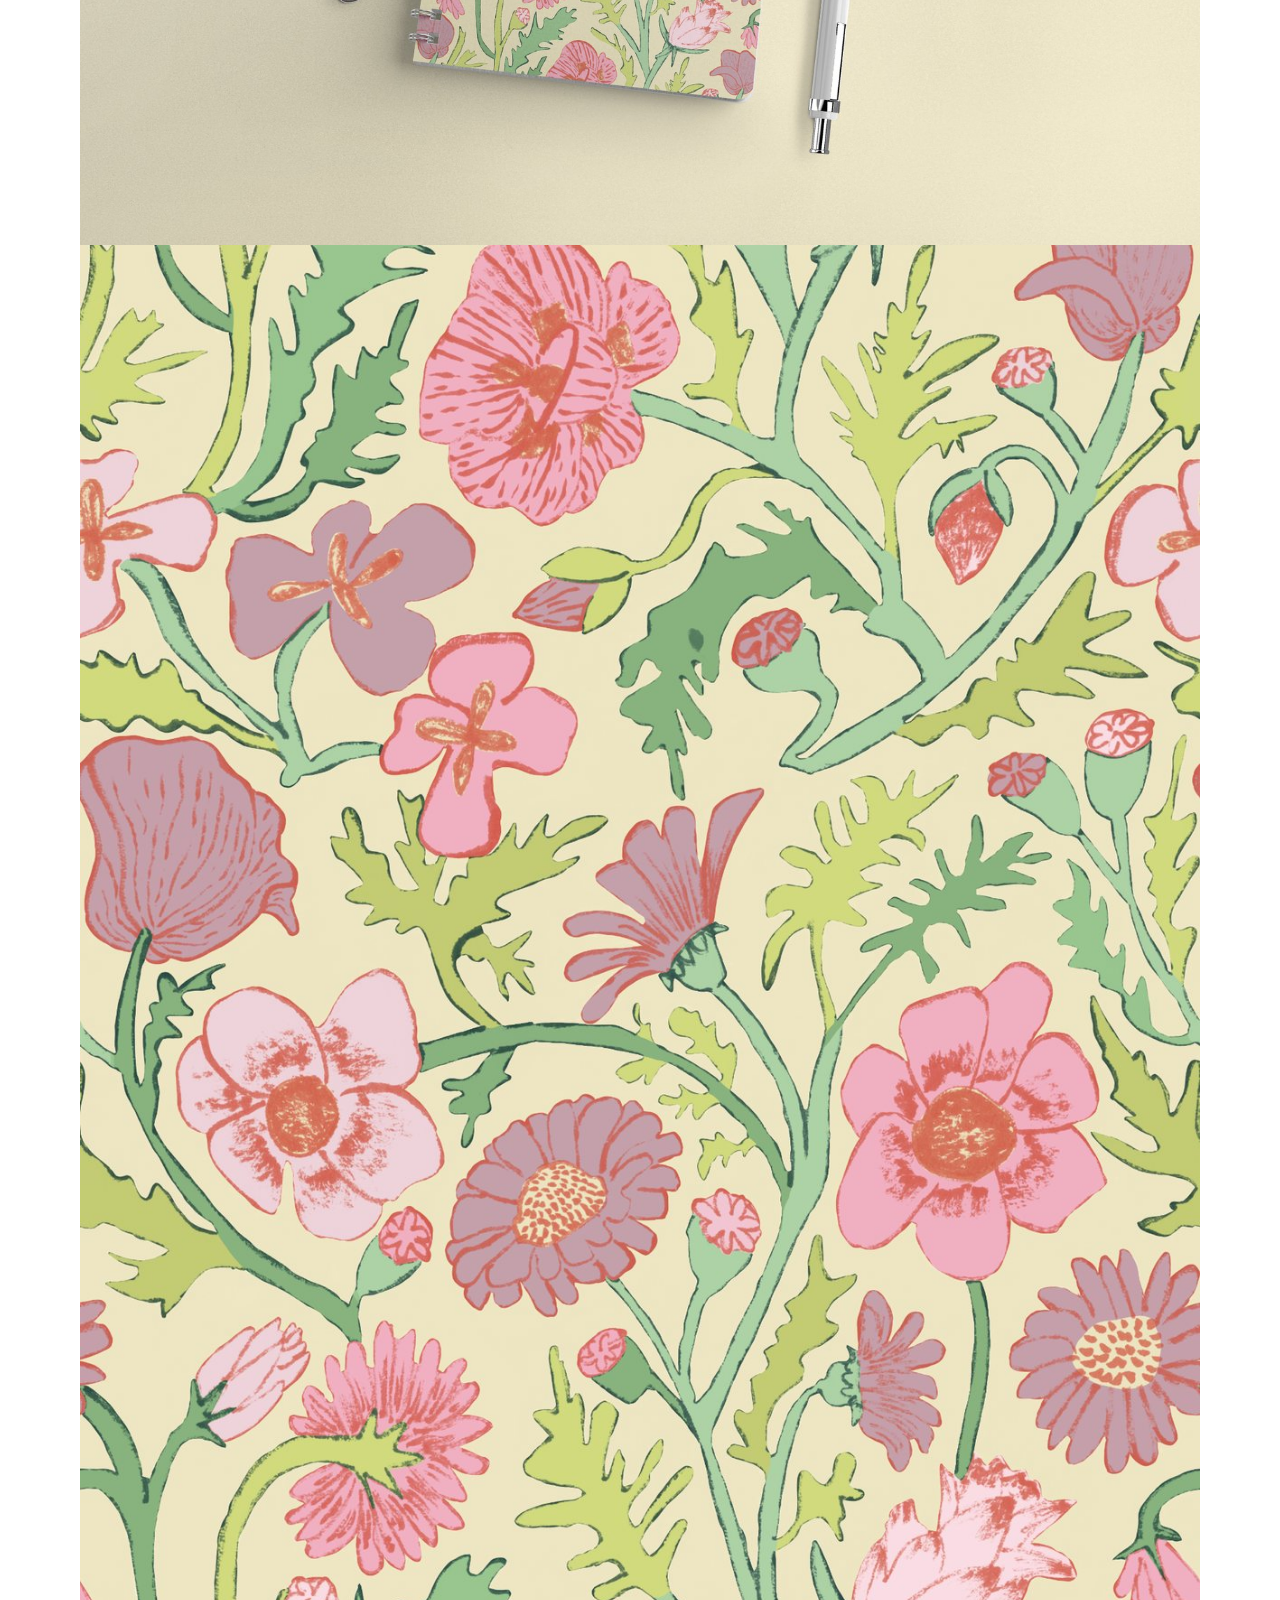
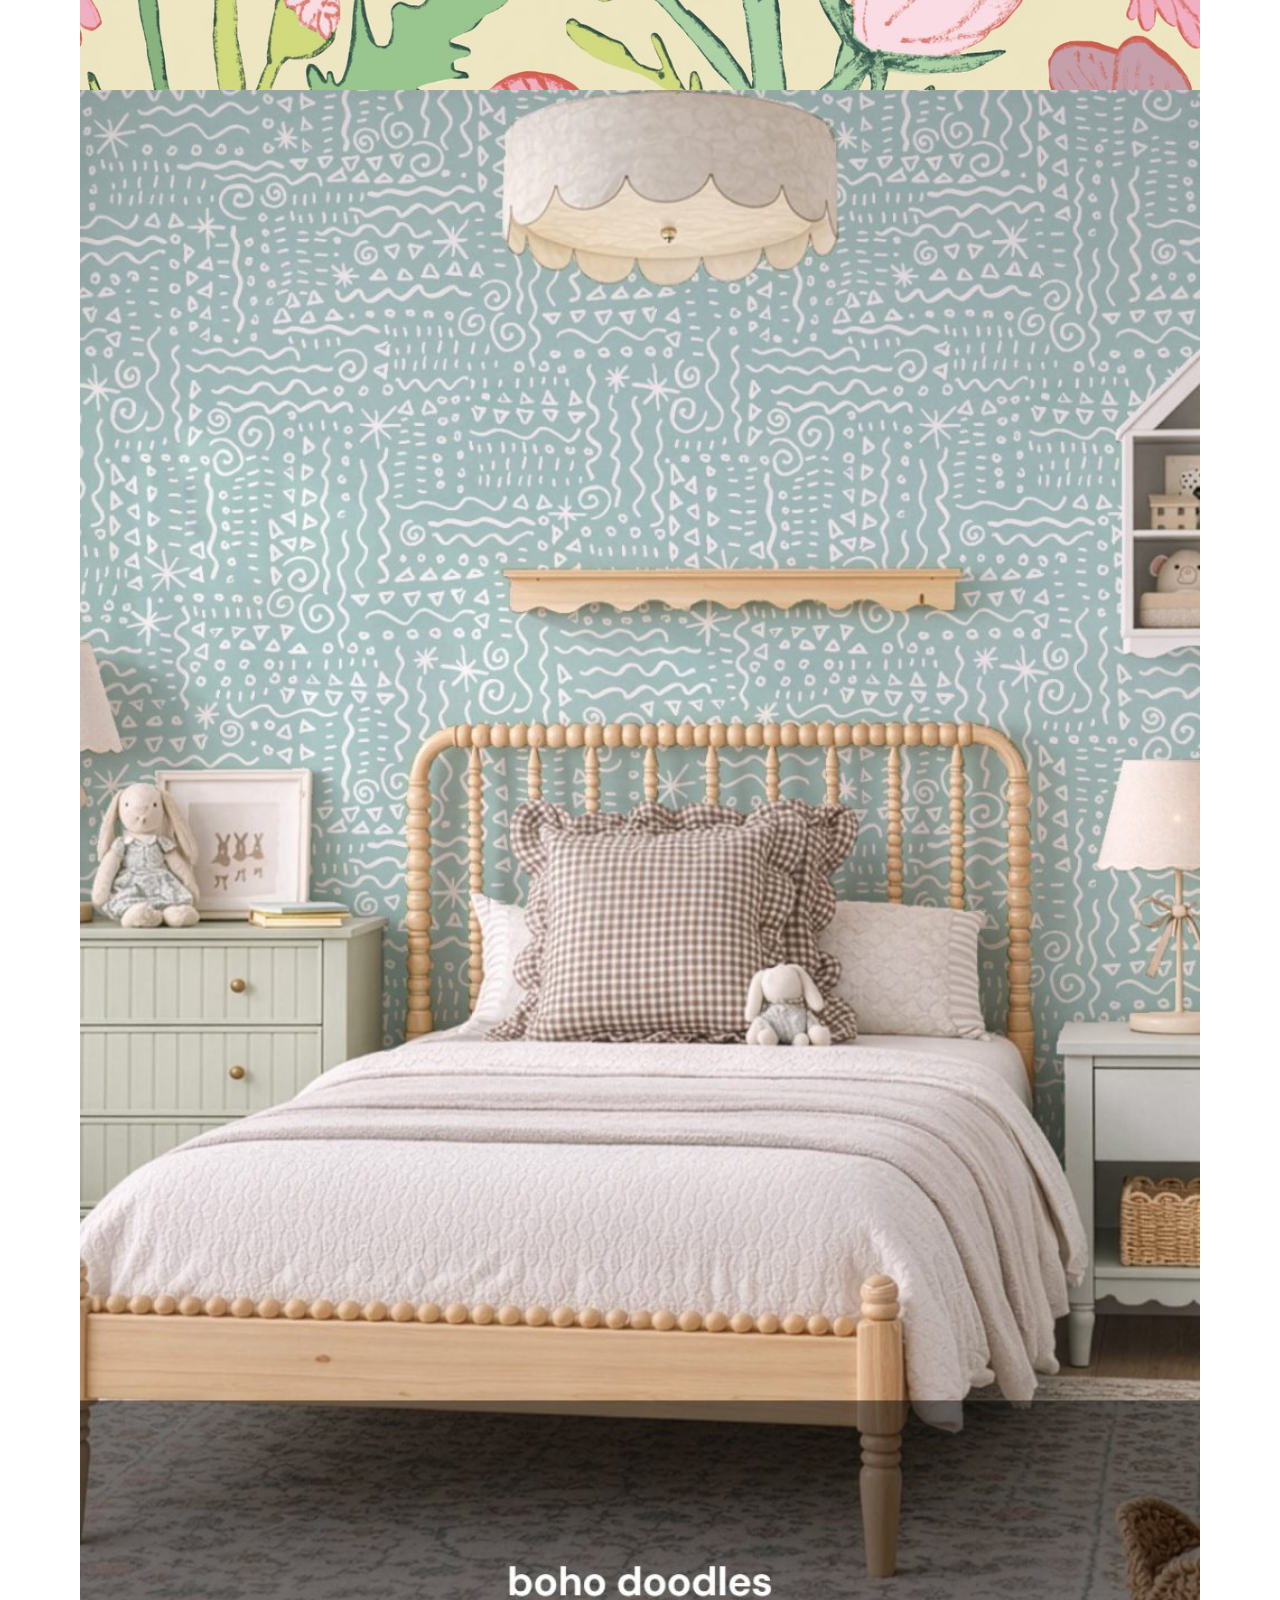
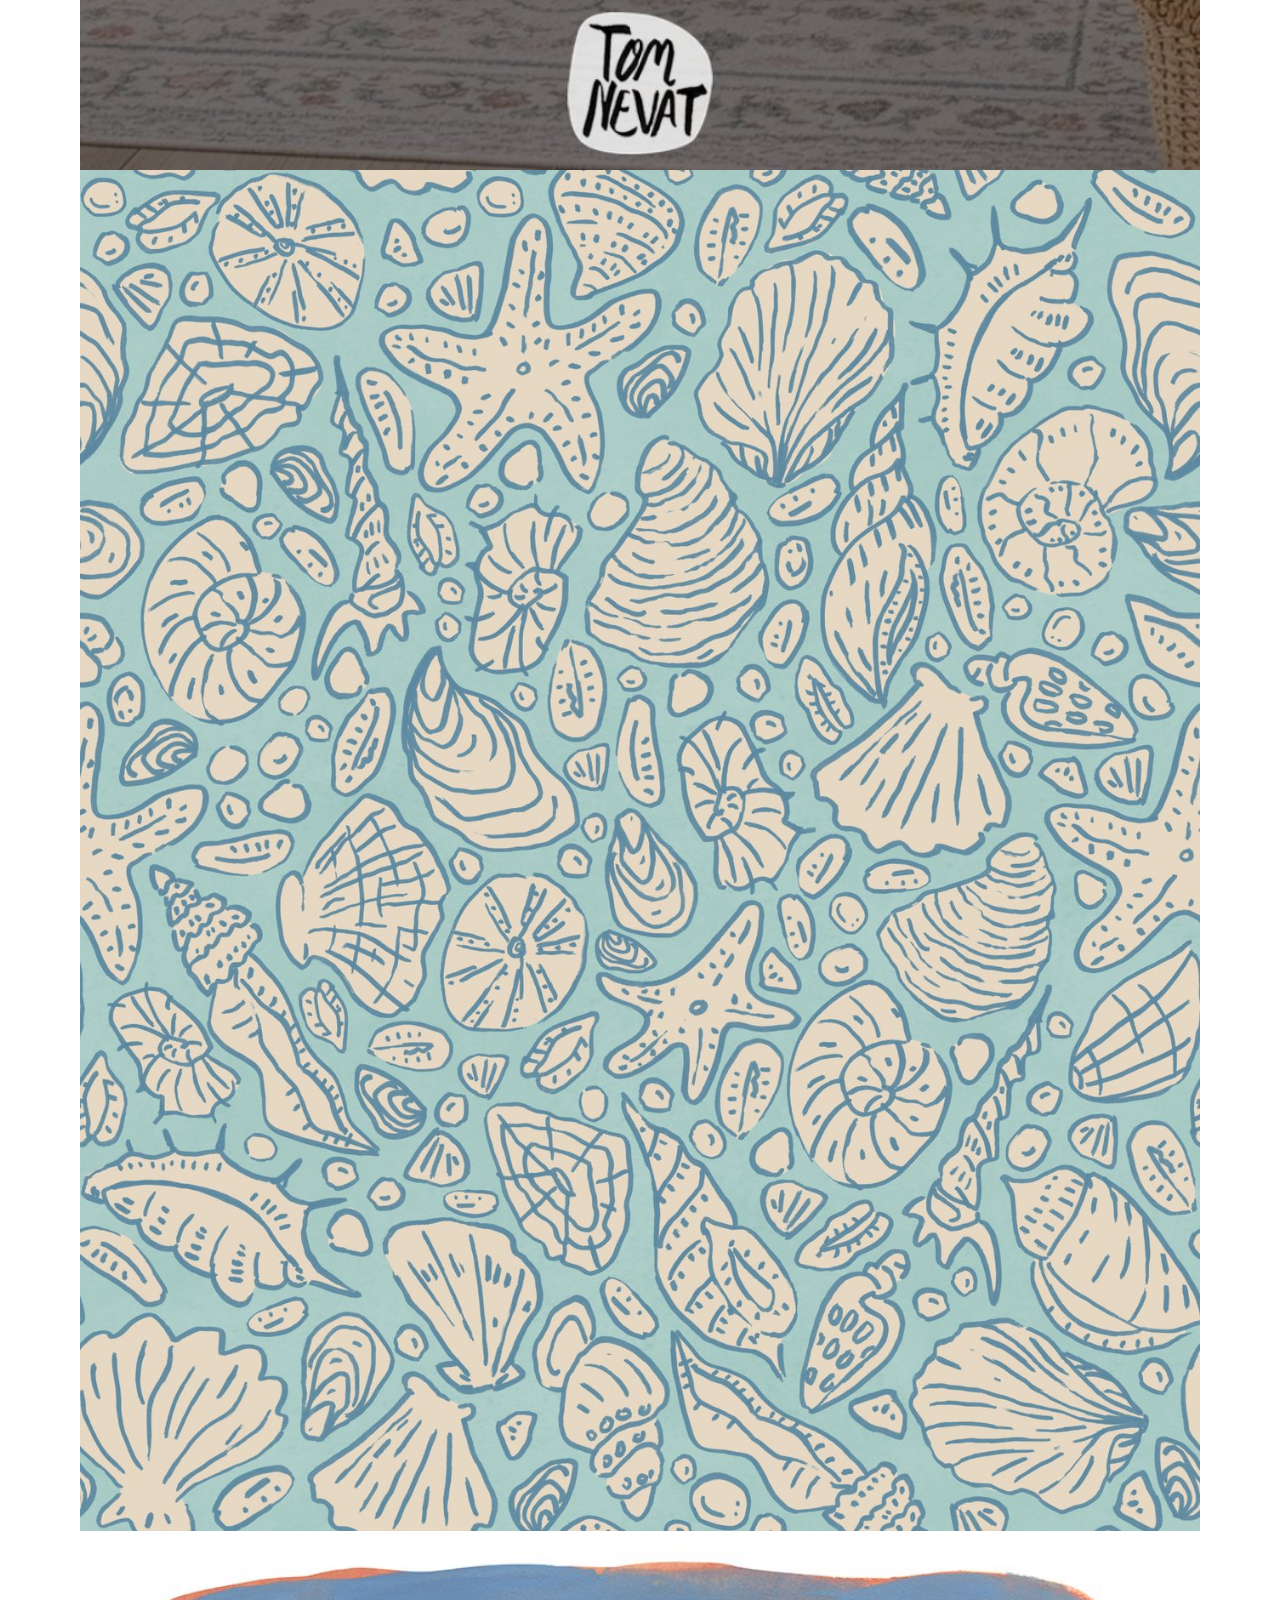
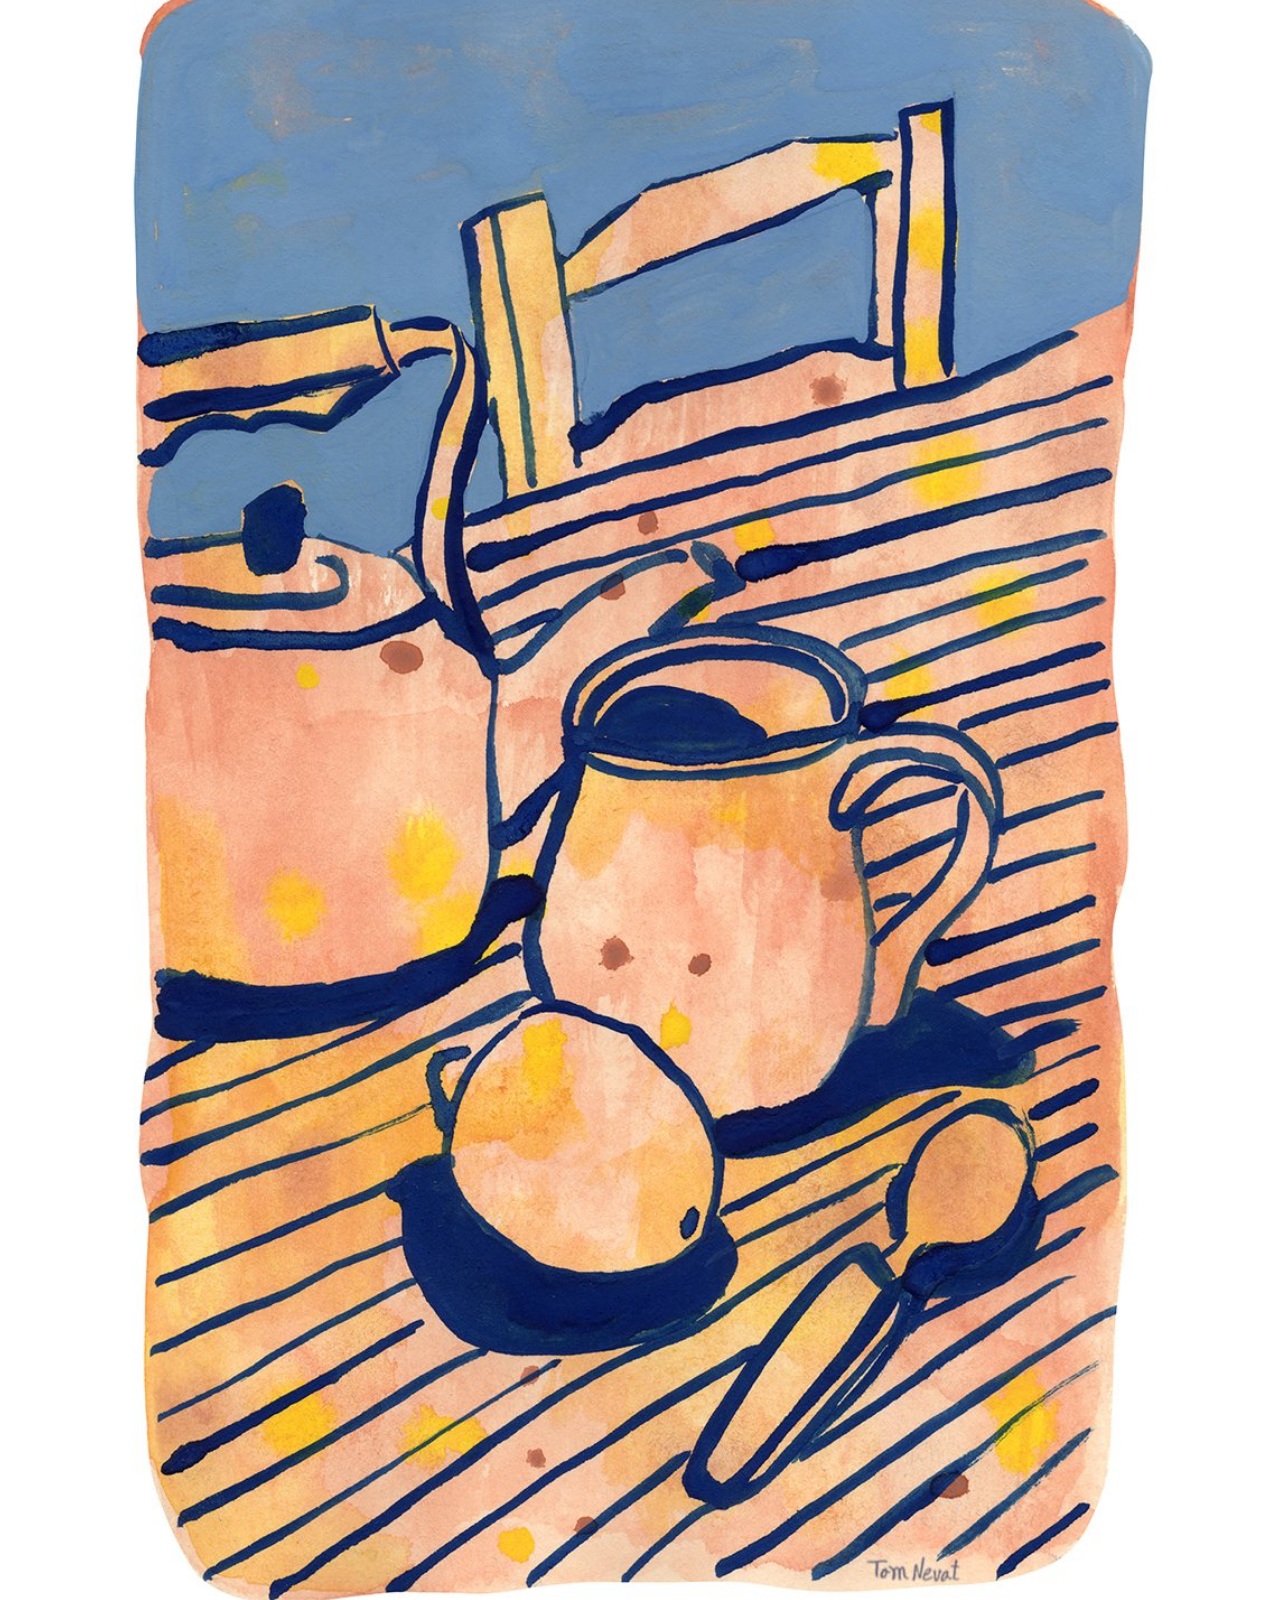
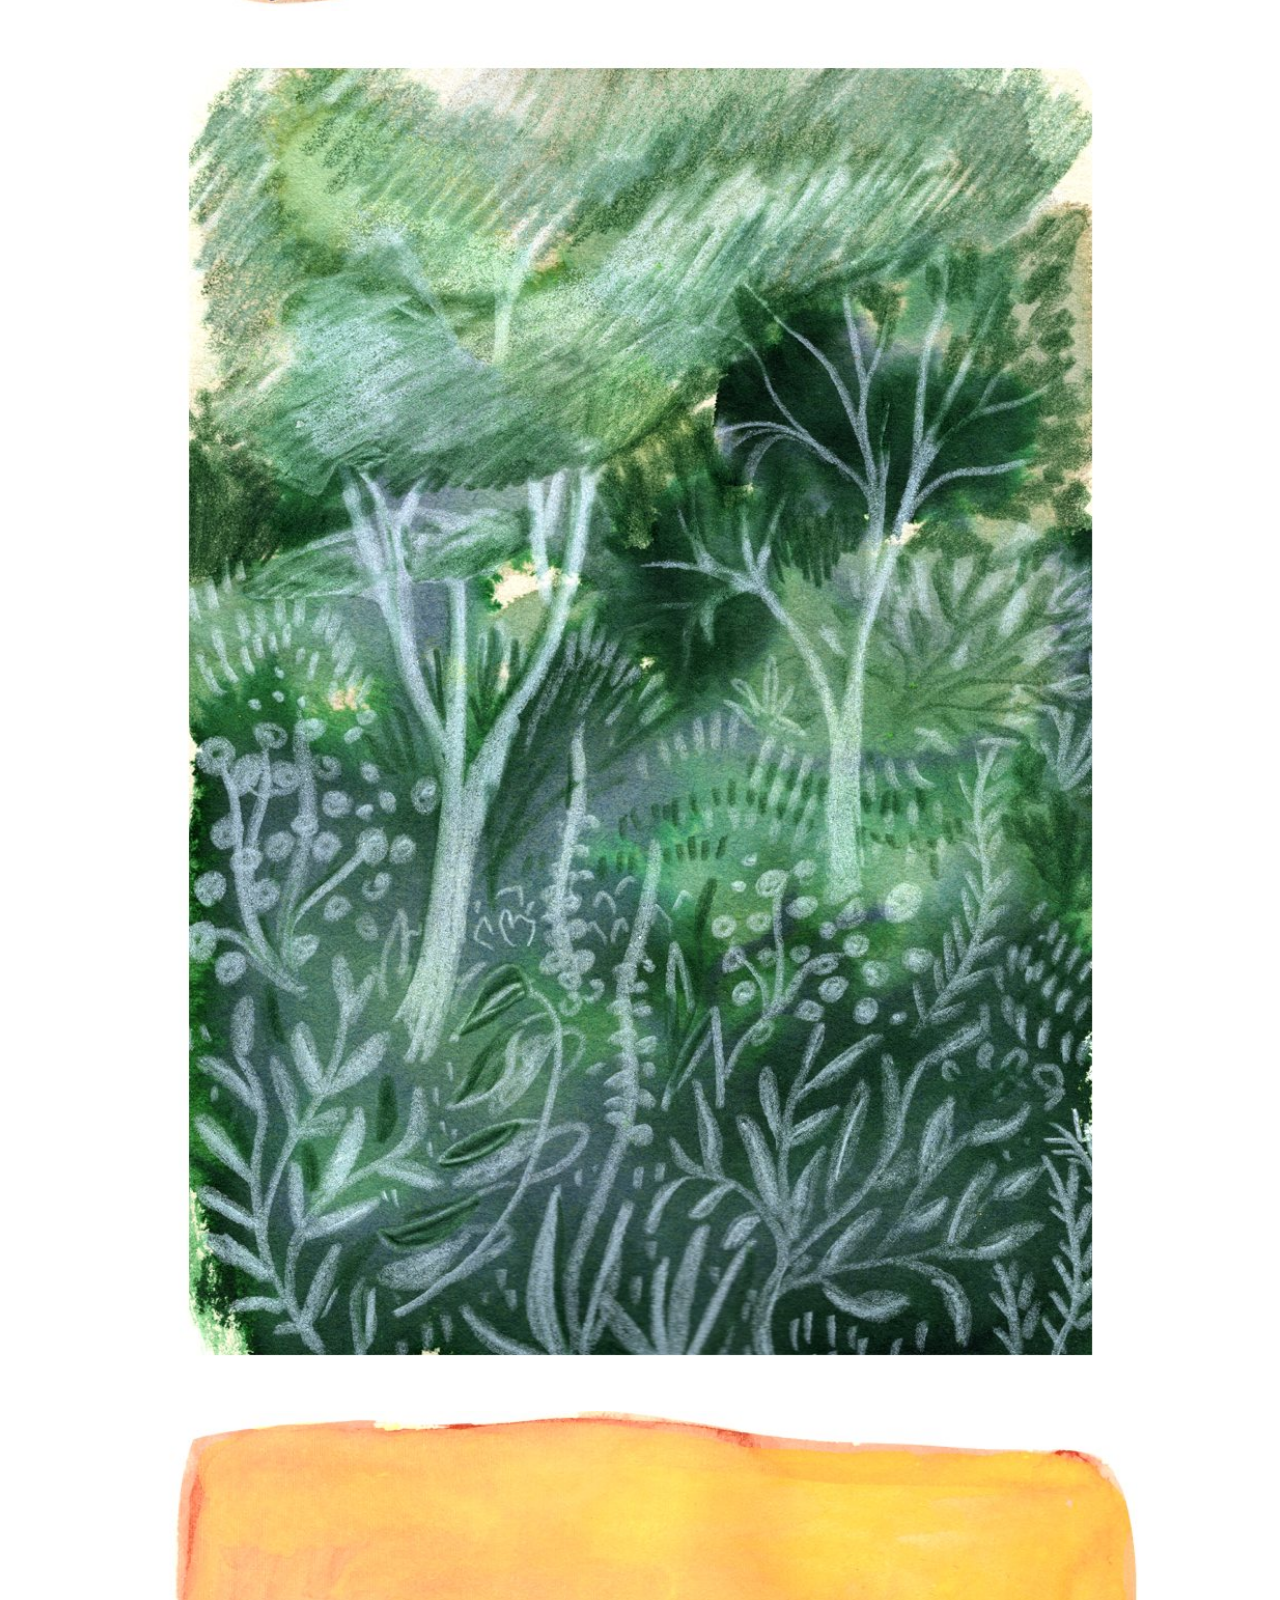
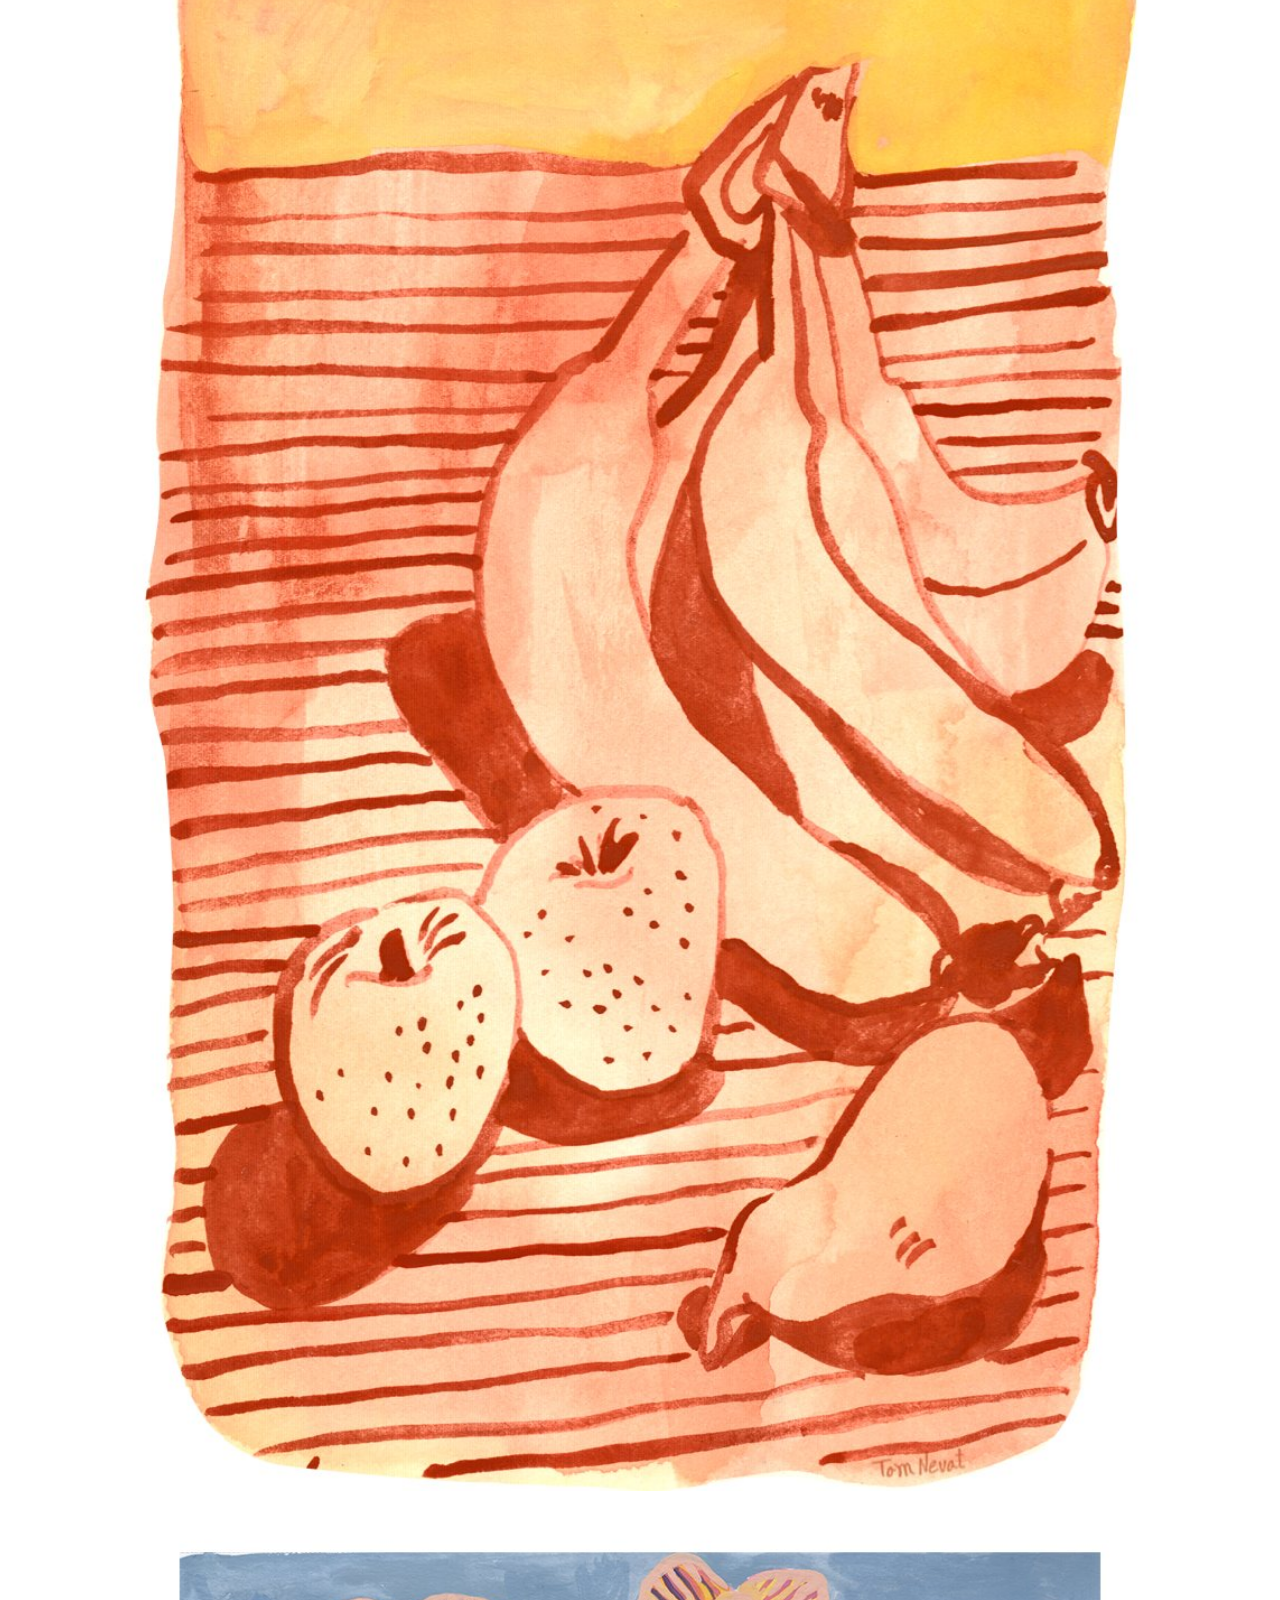
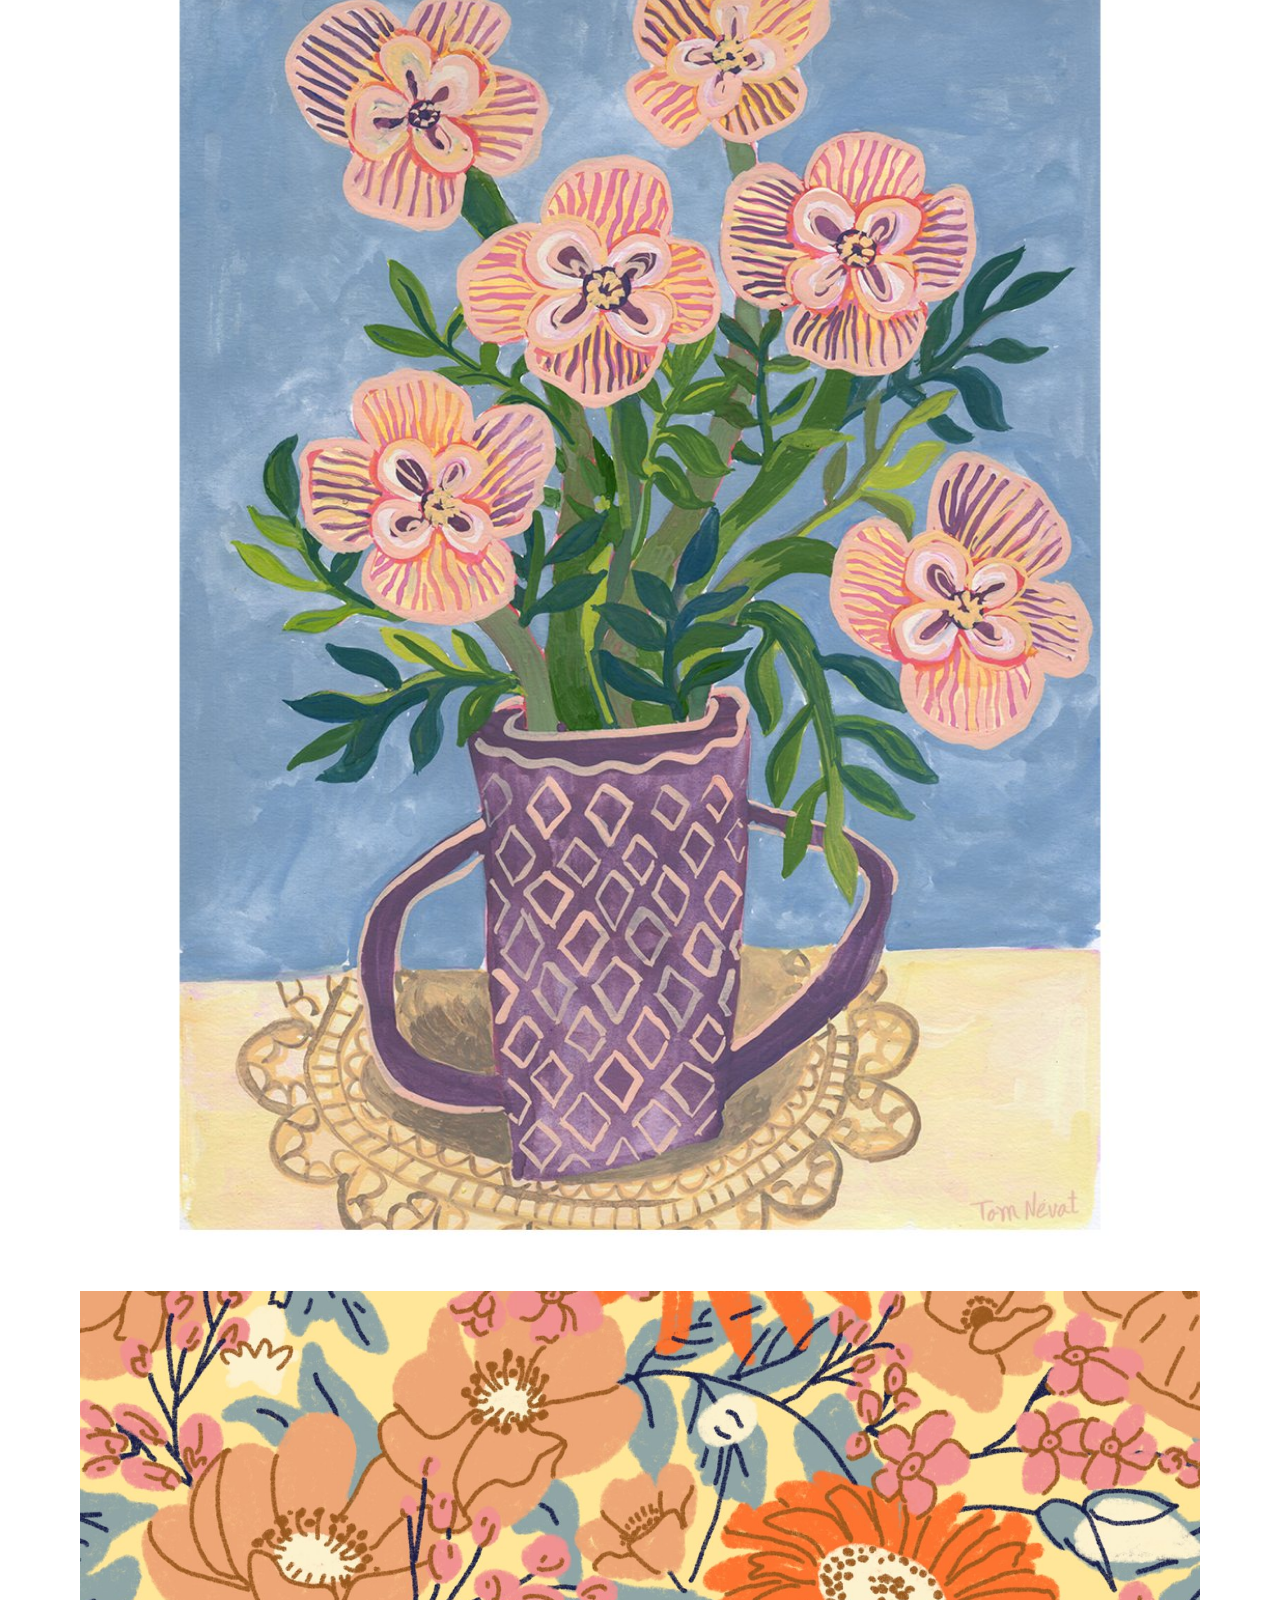
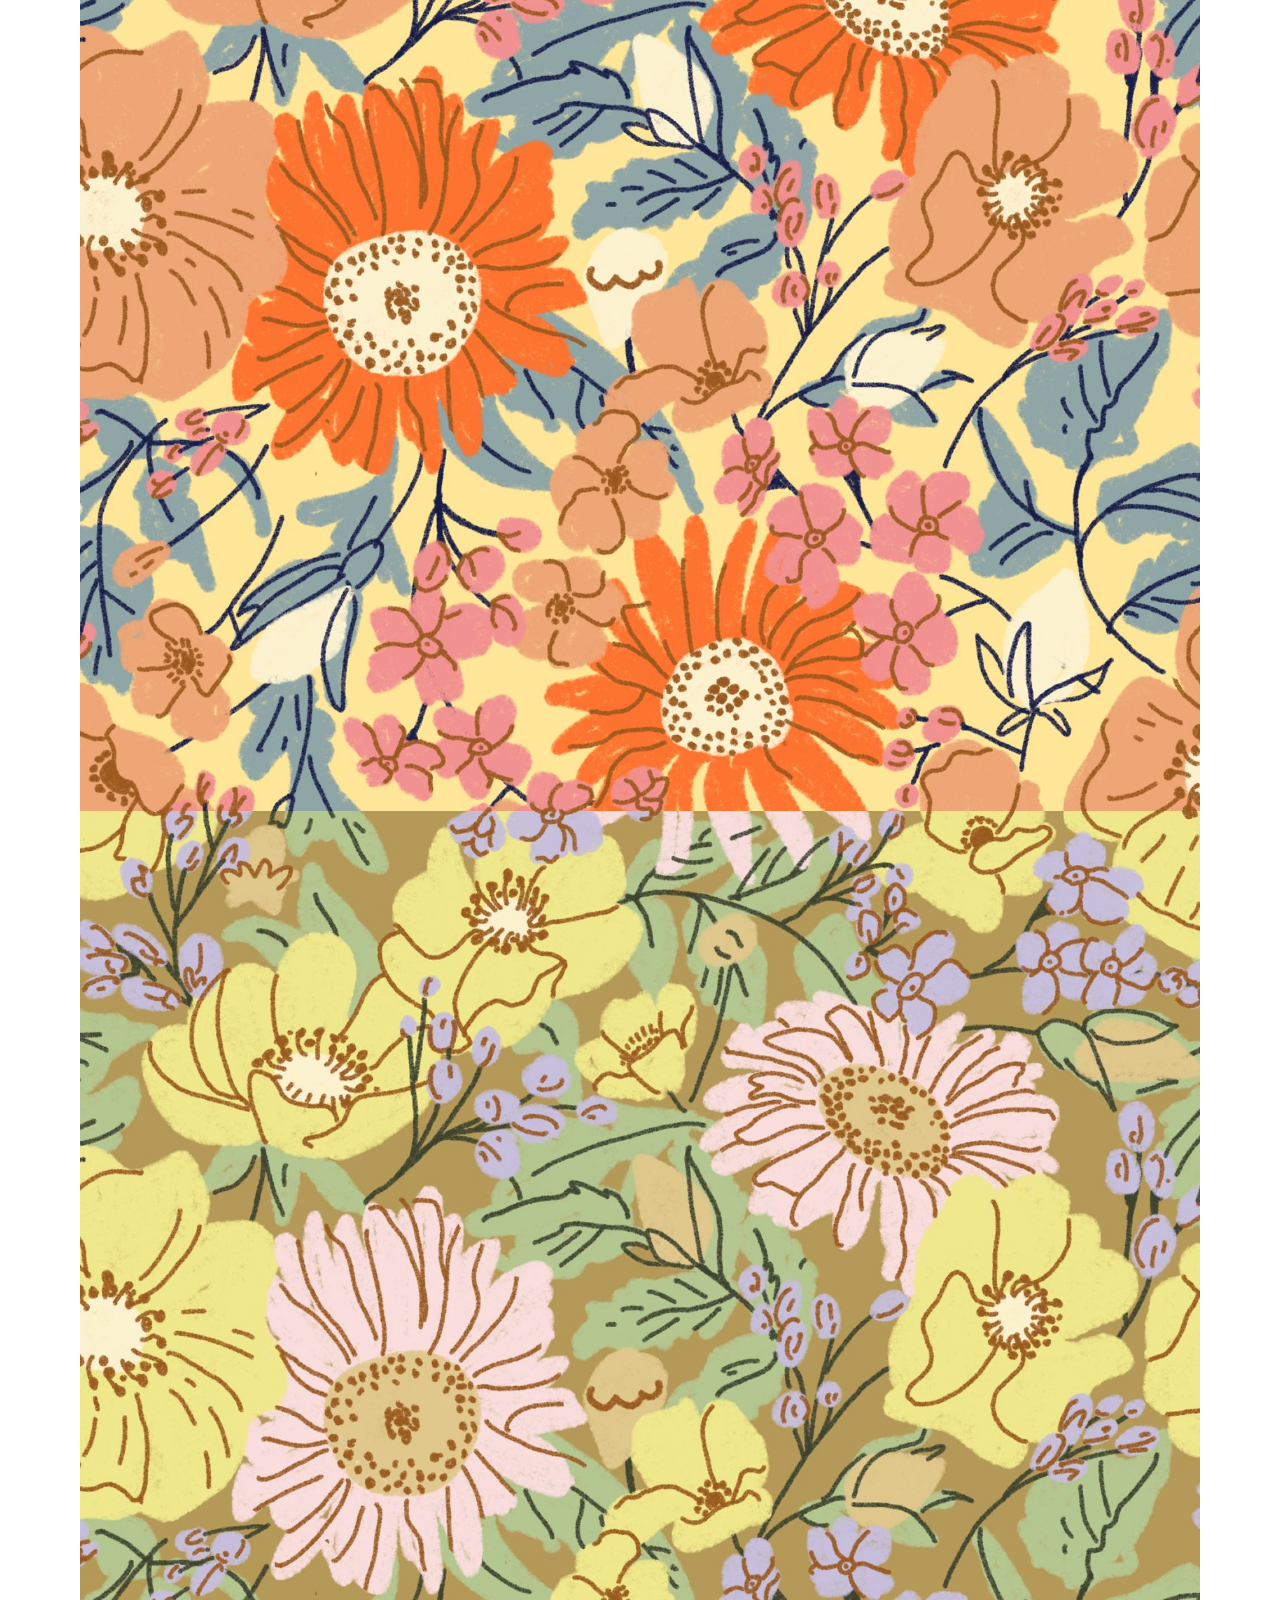
==== commit 94aaace3: "update" ====
--- a/index.html
+++ b/index.html
@@ -31,7 +31,12 @@
     <nav class="social-links" id="social-links" aria-label="Portfolio and shop links"></nav>
 
     <section class="about-section" aria-label="About Tom Nevat">
-      <p id="about-text"></p>
+      <div class="about-layout">
+        <div class="about-photo-placeholder" aria-label="Photo placeholder">Photo placeholder</div>
+        <div class="about-copy">
+          <p id="about-text"></p>
+        </div>
+      </div>
     </section>
   </main>
 
--- a/css/style.css
+++ b/css/style.css
@@ -45,7 +45,7 @@
 }
 
 .logo {
-  width: min(280px, 72vw);
+  width: min(150px, 42vw);
   height: auto;
   margin: 0 auto 16px;
 }
@@ -60,7 +60,6 @@
 }
 
 .brand-intro,
-.about-section p,
 .catalogue-cta p {
   max-width: 820px;
   margin-left: auto;
@@ -188,6 +187,11 @@
   stroke-linejoin: round;
 }
 
+.social-icon svg .icon-fill {
+  fill: currentColor;
+  stroke: none;
+}
+
 .social-icon.text-icon {
   border: 1px solid currentColor;
   font-size: 0.66rem;
@@ -197,13 +201,35 @@
 
 .about-section {
   padding: 26px 0 10px;
+  border-top: 1px solid var(--line);
+}
+
+.about-layout {
+  display: grid;
+  grid-template-columns: 240px minmax(0, 1fr);
+  gap: 28px;
+  align-items: center;
+  max-width: 900px;
+  margin: 0 auto;
+}
+
+.about-photo-placeholder {
+  width: 100%;
+  aspect-ratio: 4 / 5;
+  border: 1px solid var(--line);
+  display: flex;
+  align-items: center;
+  justify-content: center;
+  color: var(--muted);
+  font-size: 0.92rem;
+  text-transform: uppercase;
+  letter-spacing: 0.08em;
   text-align: center;
-  border-top: 1px solid var(--line);
-}
-
-.about-section p {
-  margin-top: 0;
-  margin-bottom: 0;
+  padding: 14px;
+}
+
+.about-copy p {
+  margin: 0;
   color: var(--ink);
 }
 
@@ -230,7 +256,7 @@
     padding-top: 26px;
   }
 
-  .logo { width: min(210px, 68vw); }
+  .logo { width: min(120px, 38vw); }
 
   .tagline {
     font-size: 0.72rem;
@@ -256,6 +282,16 @@
   .social-link {
     width: min(100%, 330px);
     justify-content: center;
+  }
+
+  .about-layout {
+    grid-template-columns: 1fr;
+    gap: 18px;
+  }
+
+  .about-photo-placeholder {
+    width: min(220px, 100%);
+    margin: 0 auto;
   }
 
   .footer {
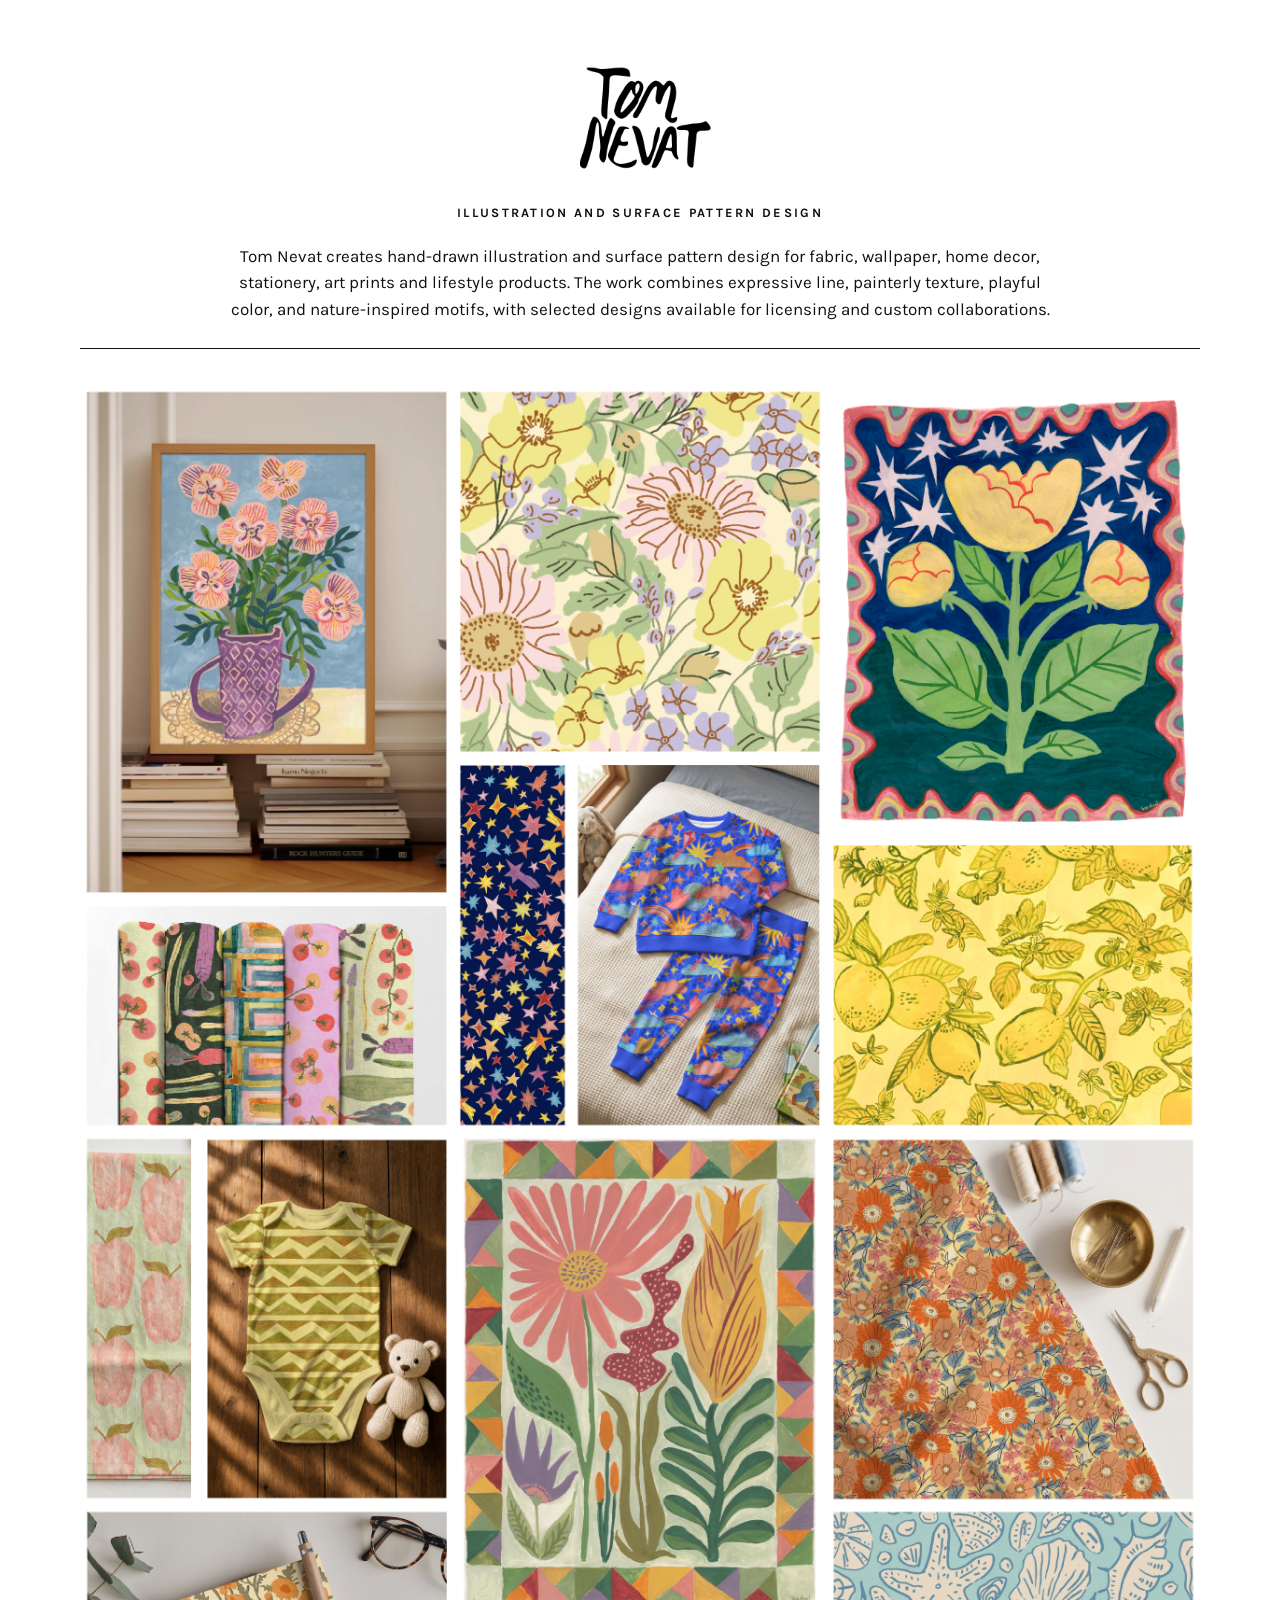
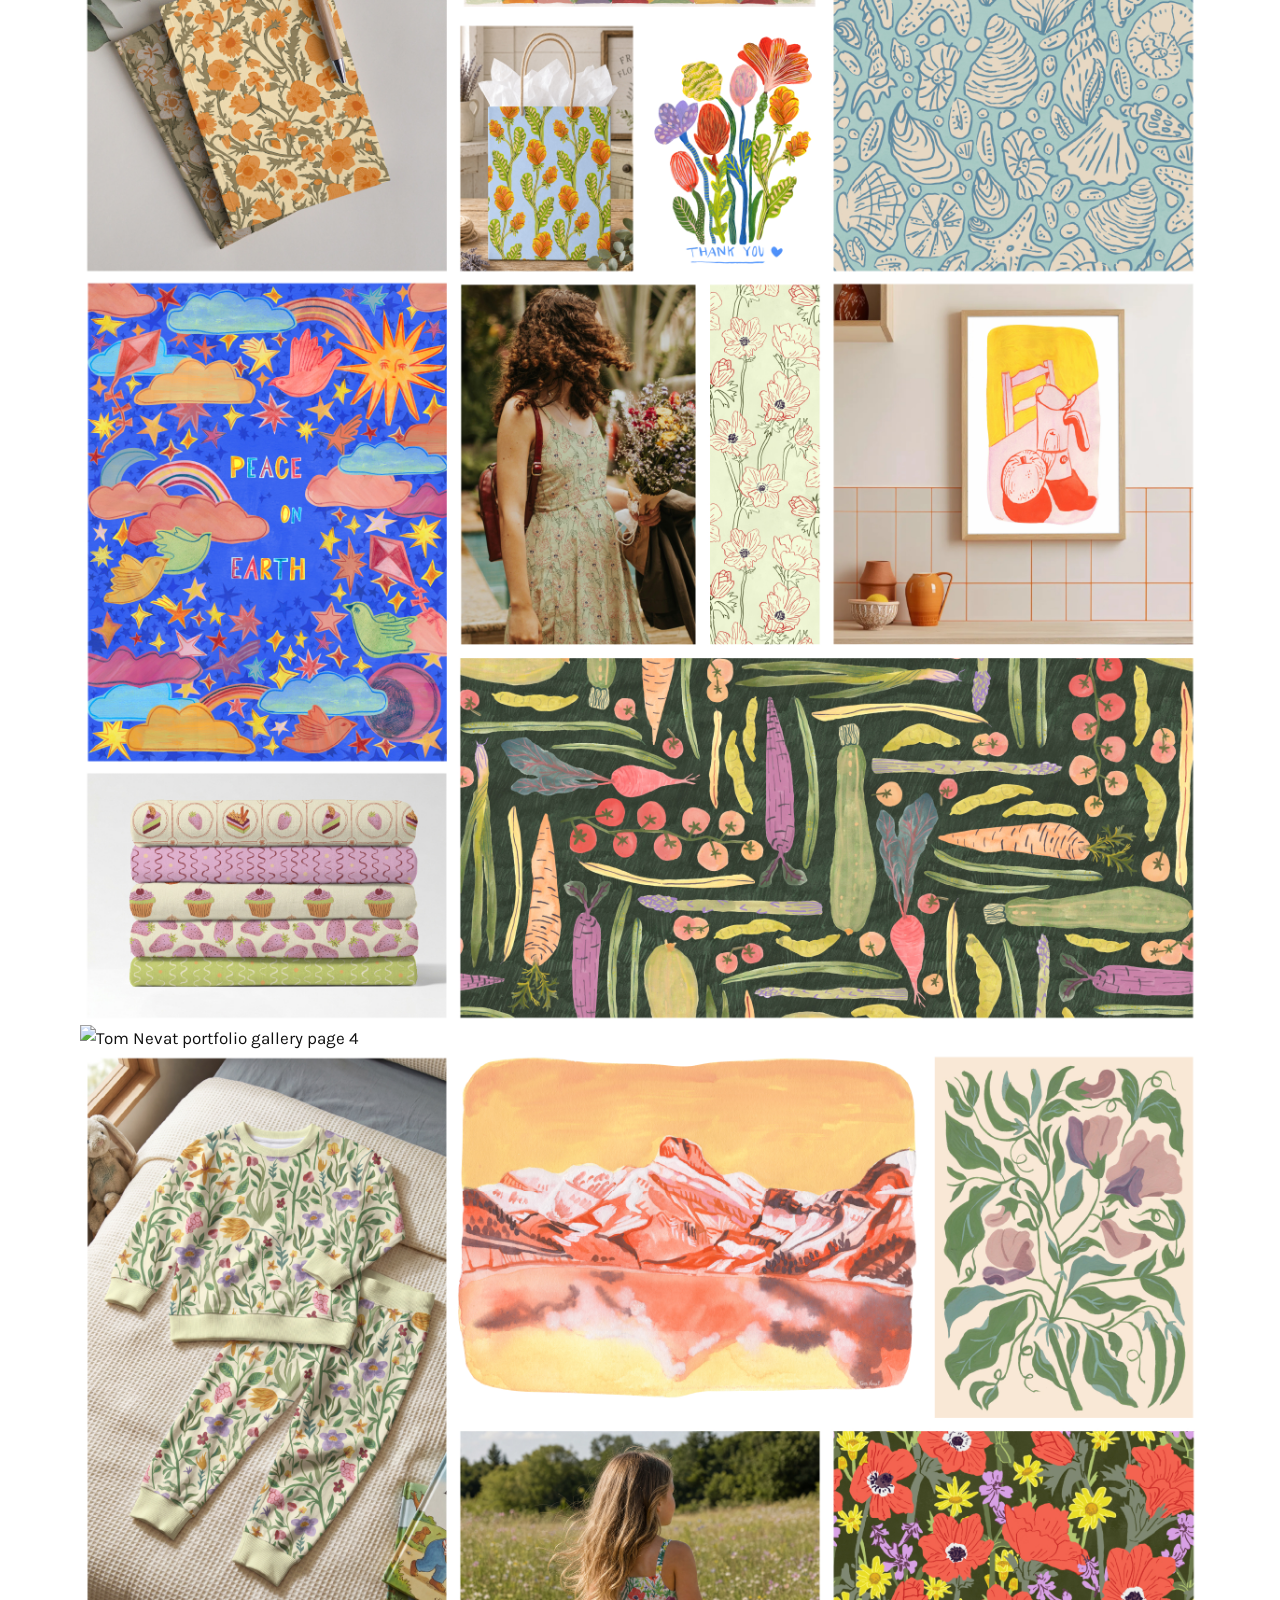
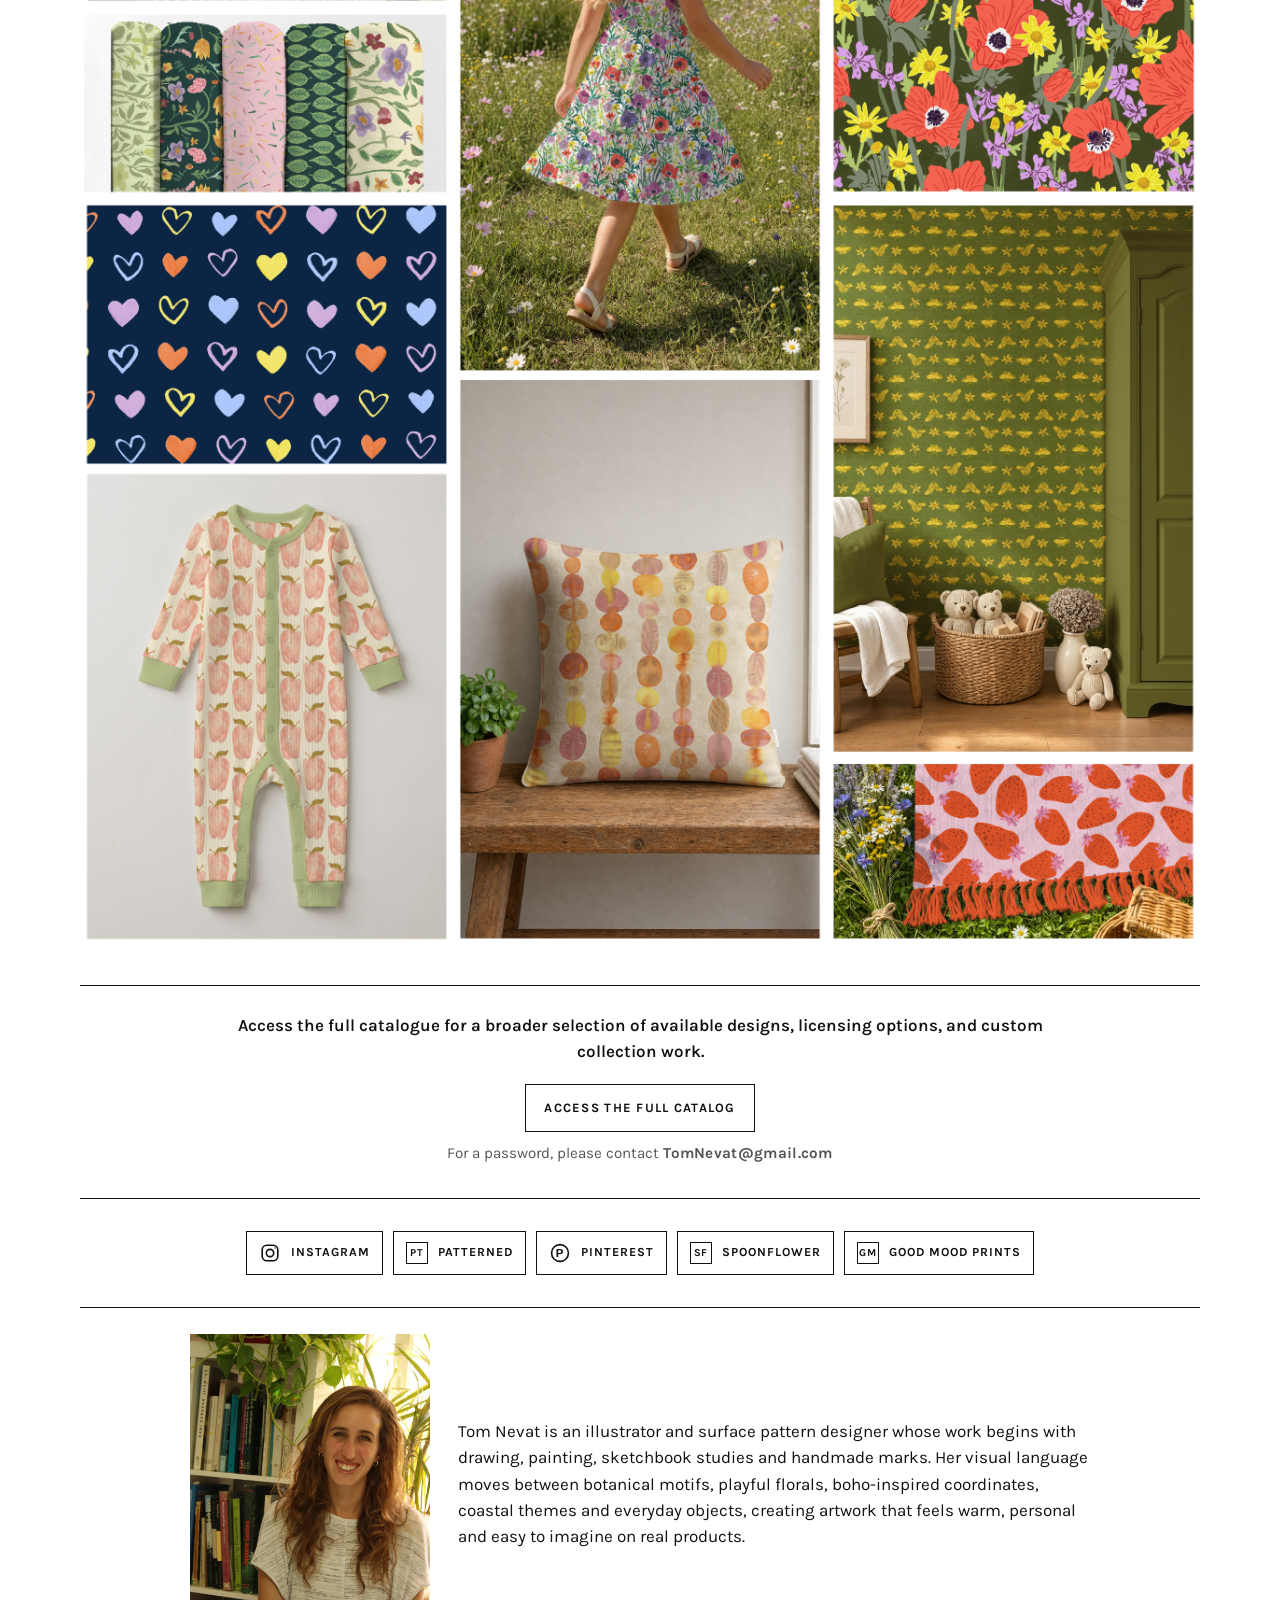
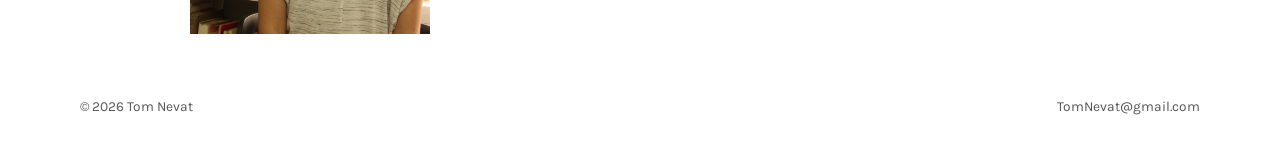
==== commit ce31a57d: "update with pics" ====
--- a/index.html
+++ b/index.html
@@ -32,7 +32,7 @@
 
     <section class="about-section" aria-label="About Tom Nevat">
       <div class="about-layout">
-        <div class="about-photo-placeholder" aria-label="Photo placeholder">Photo placeholder</div>
+        <img class="about-photo" src="images/about-photo.jpg" alt="Tom Nevat portrait">
         <div class="about-copy">
           <p id="about-text"></p>
         </div>
--- a/css/style.css
+++ b/css/style.css
@@ -226,6 +226,13 @@
   letter-spacing: 0.08em;
   text-align: center;
   padding: 14px;
+}
+
+.about-photo {
+  width: 100%;
+  aspect-ratio: 4 / 5;
+  object-fit: cover;
+  display: block;
 }
 
 .about-copy p {
